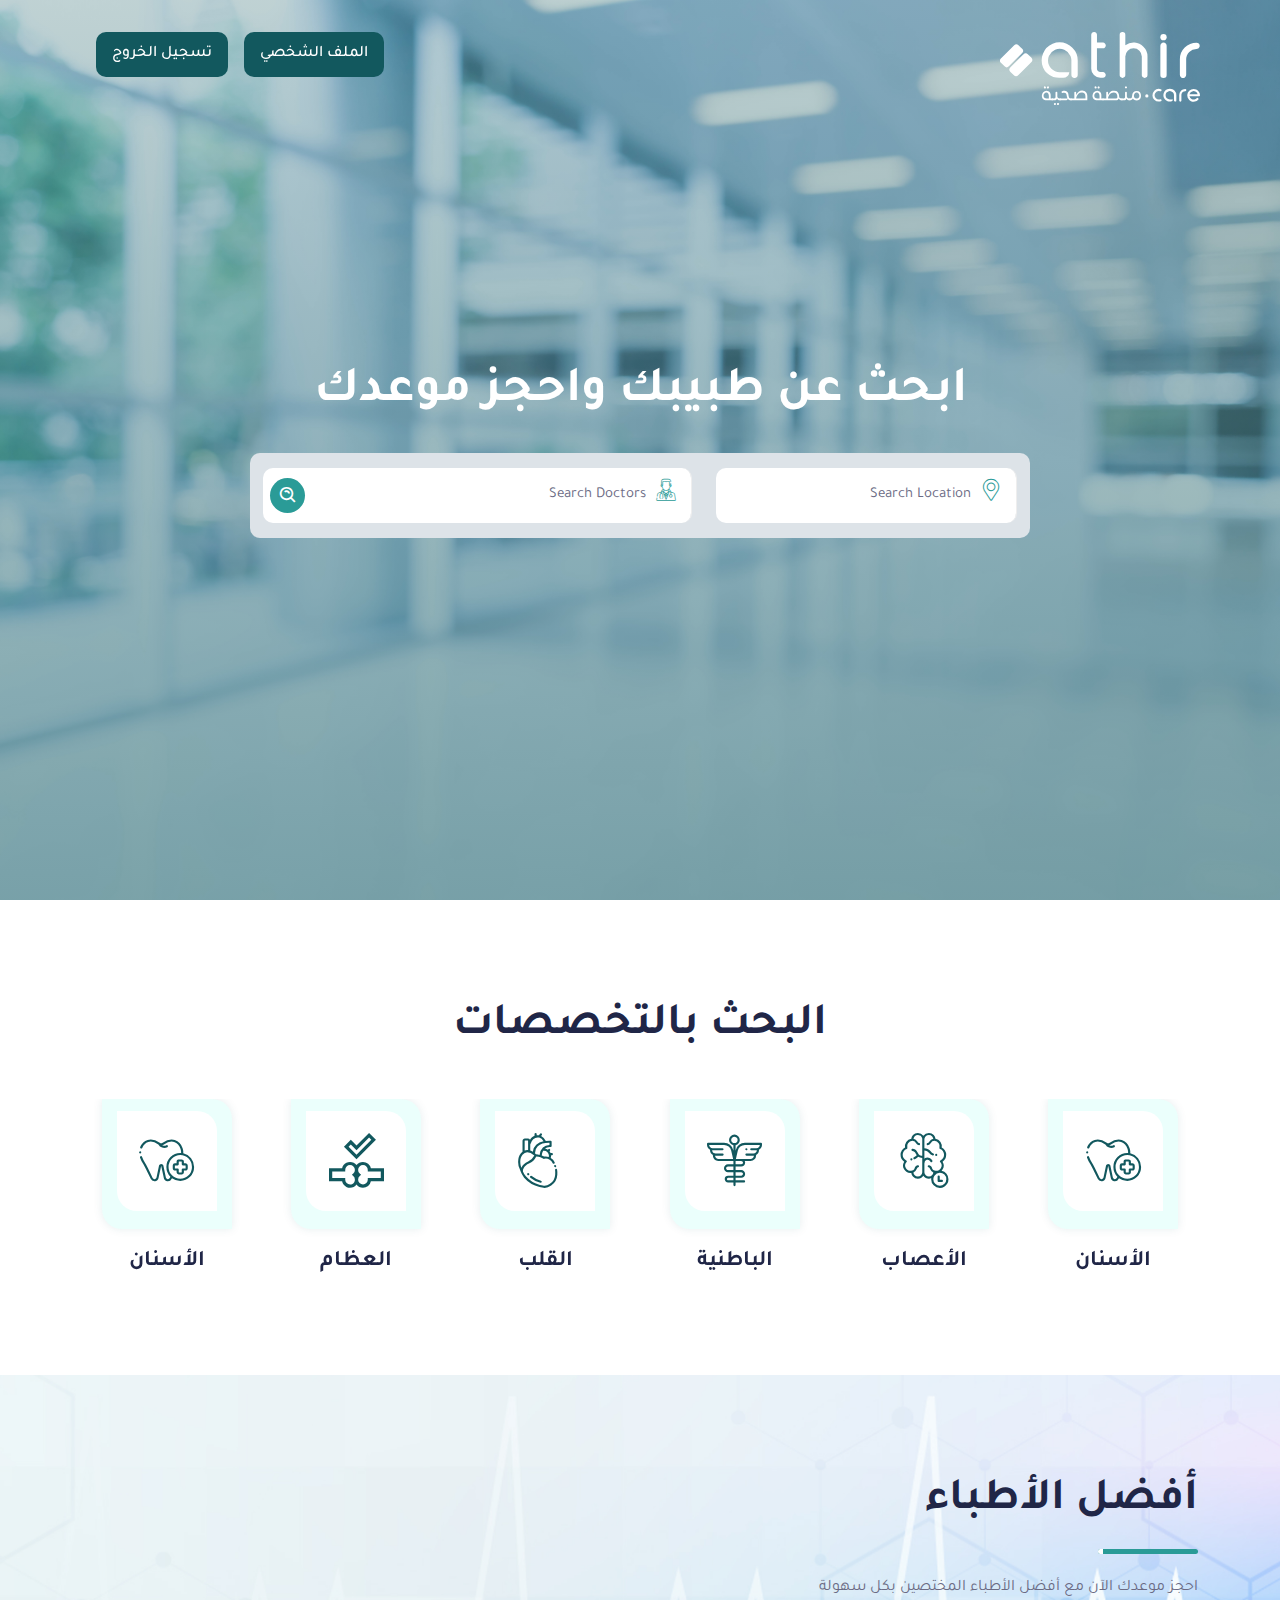
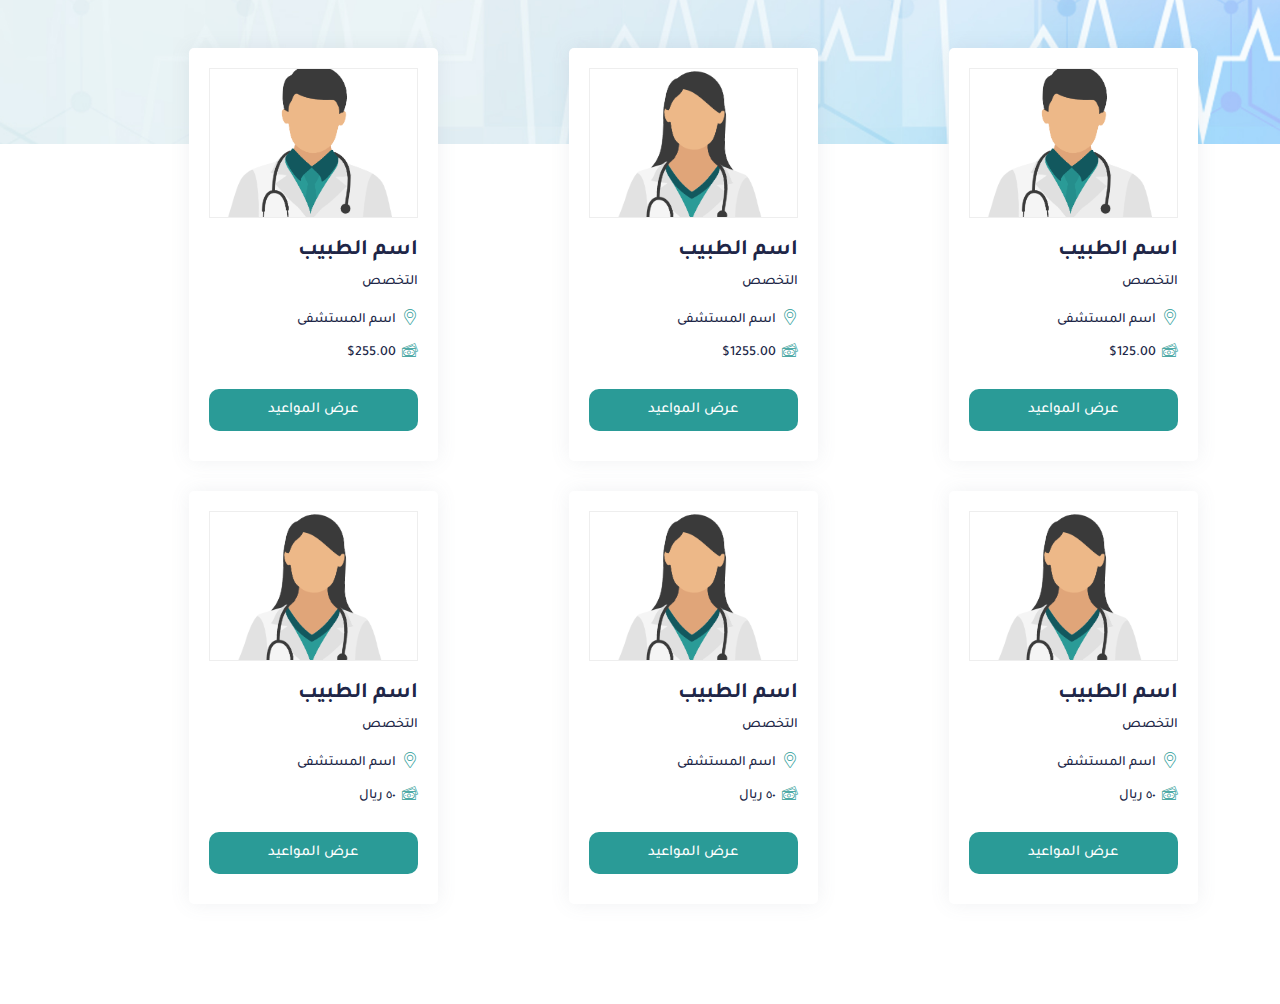
==== index.html @ b14d056d "first push" ====
<!DOCTYPE html>
<html lang="en" dir="rtl">
<head>
<!-- IcoFont  -->
<link rel="stylesheet" href="https://allyoucan.cloud/cdn/icofont/1.0.1/icofont.css" integrity="sha384-jbCTJB16Q17718YM9U22iJkhuGbS0Gd2LjaWb4YJEZToOPmnKDjySVa323U+W7Fv" crossorigin="anonymous">
<!-- Bootstrap CSS -->
<link rel="stylesheet" href="assets/css/bootstrap.rtl.min.css">
<!-- Animate CSS -->
<link rel="stylesheet" href="assets/css/animate.min.css">
<!-- Meanmenu CSS -->
<link rel="stylesheet" href="assets/css/meanmenu.css">
<!-- Boxicons CSS -->
<link rel="stylesheet" href="assets/css/boxicons.min.css">
<!-- Flaticon CSS -->
<link rel="stylesheet" href="assets/css/flaticon.css">
<!-- Odometer Min CSS -->
<link rel="stylesheet" href="assets/css/odometer.min.css">
<!-- Carousel CSS -->
<link rel="stylesheet" href="assets/css/owl.carousel.min.css">
<!-- Carousel Default CSS -->
<link rel="stylesheet" href="assets/css/owl.theme.default.min.css">
<!-- Popup CSS -->
<link rel="stylesheet" href="assets/css/magnific-popup.min.css">
<!-- Nice Select CSS -->
<link rel="stylesheet" href="assets/css/nice-select.css">
<!-- Datetimepicker CSS -->
<link rel="stylesheet" href="assets/css/datetimepicker.min.css">
<!-- Month CSS -->
<link rel="stylesheet" href="assets/css/month.min.css">
<!-- Imagelightbox CSS -->
<link rel="stylesheet" href="assets/css/imagelightbox.min.css">
<!-- Style CSS -->
<link rel="stylesheet" href="assets/css/style.css">
<!-- Responsive CSS -->
<link rel="stylesheet" href="assets/css/responsive.css">
<!-- RTL CSS -->
<link rel="stylesheet" href="assets/css/rtl.css">

    <!-- BASIC  -->
    <meta charset="UTF-8">
    <meta name="viewport" content="width=device-width, initial-scale=1.0">
    <meta http-equiv="X-UA-Compatible" content="ie=edge">
    <title>Document</title>
</head>
<body>
    
        <!-- MY NAVBAR  -->
        <div class="sticky-nav ">
                <div class="logo">
                        <a href="index.html">
                            <img src="assets/img/athir-logo.svg" alt="image">
                        </a>
                </div>

                <div class="btn-group">
                    <div class="secondary-btn">الملف الشخصي <i class="icofont-id-card"></i></div>
                    <div class="secondary-btn mx-3">تسجيل الخروج <i class="icofont-logout"></i></div>
                </div>



        </div>
        <!-- END MY NAVBAR  -->


        <!-- Start Navbar Area -->
        <!-- <div class="navbar-area relative-color">
                <div class="main-responsive-nav">
                    <div class="container">
                        <div class="main-responsive-menu">
                            <div class="logo">
                                <a href="index.html">
                                    <img src="assets/img/athir-logo.png" alt="image" width="100">
                                </a>
                            </div>
                        </div>
                    </div>
                </div>
    
                <div class="main-navbar">
                    <div class="container">
                        <nav class="navbar navbar-expand-md navbar-light d-flex justify-content-between">
                            <a class="navbar-brand" href="index.html">
                                <img src="assets/img/athir-logo.svg" alt="image" width="150">
                            </a>
    
                            <div style="width: fit-content;" 
                             class="collapse navbar-collapse mean-menu" id="navbarSupportedContent">

    
                                <div class="others-options d-flex align-items-center">
                                    <div class="secondary-btn">الملف الشخصي <i class="icofont-id-card"></i></div>
                                    <div class="secondary-btn mx-3">تسجيل الخروج <i class="icofont-logout"></i></div>
                                </div>
                            </div>
                        </nav>
                    </div>
                </div>
    
                <div class="others-option-for-responsive">
                    <div class="container">
                        <div class="dot-menu">
                            <div class="inner">
                                <div class="circle circle-one"></div>
                                <div class="circle circle-two"></div>
                                <div class="circle circle-three"></div>
                            </div>
                        </div>
                        

                    </div>
                </div>
        </div> -->
        <!-- End Navbar Area -->

        <!-- Start Main Banner Area -->
        <div class="main-banner">
                <div class="main-banner-item">
                    <div class="d-table">
                        <div class="d-table-cell">
                            <div class="container">
                                <div class="main-banner-content">
                                    <h1>ابحث عن طبيبك واحجز موعدك</h1>
                                    <!-- <p>Discover The Best Doctors, Clinic, And Hospital The City Nearest You</p> -->
                                </div>
    
                                <div class="main-banner-search-form">
                                    <form>
                                        <div class="row">
                                            <div class="col-lg-5 col-md-6">
                                                <div class="form-group">
                                                    <label><i class='flaticon-pin'></i></label>
                                                    <input type="text" class="form-control" placeholder="Search Location">
                                                </div>
                                            </div>
    
                                            <div class="col-lg-7 col-md-6">
                                                <div class="form-group">
                                                    <label><i class='flaticon-doctor-2'></i></label>
                                                    <input type="text" class="form-control" placeholder="Search Doctors">
                                                </div>
                                            </div>
    
                                            <button type="submit"><i class='bx bx-search-alt'></i></button>
                                        </div>
                                    </form>
                                </div>
                            </div>
                        </div>
                    </div>
                </div>
        </div>
        <!-- End Main Banner Area -->



        <!-- Start Categories Area -->
        <section class="categories-area pt-100 pb-100">
                <div class="container">
                    <div class="section-title">
                        <h2>البحث بالتخصصات</h2>
                        <!-- <div class="bar"></div> -->
                        <!-- <p>Lorem ipsum dolor sit amet, consectetur adipiscing elit, sed do eiusmod tempor incididunt ut labore et dolore magna aliqua ut enim ad minim veniam, quis nostrud exercitation ullamco labor.</p> -->
                    </div>
    
                    <div class="categories-slider owl-carousel owl-theme">
                        <div class="categories-item">
                            <div class="icon">
                                <i class="flaticon-tooth"></i>
                            </div>
                            <h3>
                                <a href="#">الأسنان</a>
                            </h3>
                        </div>
    
                        <!-- <div class="categories-item">
                            <div class="icon">
                                <i class="flaticon-kidneys"></i>
                            </div>
                            <h3>
                                <a href="#">Urology</a>
                            </h3>
                        </div> -->
    
                        <div class="categories-item">
                            <div class="icon">
                                <i class="flaticon-thinking"></i>
                            </div>
                            <h3>
                                <a href="#">الأعصاب</a>
                            </h3>
                        </div>
    
                        <div class="categories-item">
                            <div class="icon">
                                <i class="flaticon-caduceus-symbol"></i>
                            </div>
                            <h3>
                                <a href="#">الباطنية</a>
                            </h3>
                        </div>
    
                        <div class="categories-item">
                            <div class="icon">
                                <i class="flaticon-heart"></i>
                            </div>
                            <h3>
                                <a href="#">القلب</a>
                            </h3>
                        </div>
    
                        <div class="categories-item">
                            <div class="icon">
                                <i class="flaticon-bones"></i>
                            </div>
                            <h3>
                                <a href="#">العظام</a>
                            </h3>
                        </div>
    
                        <div class="categories-item">
                            <div class="icon">
                                <i class="flaticon-tooth"></i>
                            </div>
                            <h3>
                                <a href="#">الأسنان</a>
                            </h3>
                        </div>
    

    
                        <div class="categories-item">
                            <div class="icon">
                                <i class="flaticon-thinking"></i>
                            </div>
                            <h3>
                                <a href="#">الأعصاب</a>
                            </h3>
                        </div>
    
                        <div class="categories-item">
                            <div class="icon">
                                <i class="flaticon-caduceus-symbol"></i>
                            </div>
                            <h3>
                                <a href="#">الباطنية</a>
                            </h3>
                        </div>
    
                        <div class="categories-item">
                            <div class="icon">
                                <i class="flaticon-heart"></i>
                            </div>
                            <h3>
                                <a href="#">القلب</a>
                            </h3>
                        </div>
    
                        <div class="categories-item">
                            <div class="icon">
                                <i class="flaticon-bones"></i>
                            </div>
                            <h3>
                                <a href="#">العظام</a>
                            </h3>
                        </div>
                    </div>
                </div>
    
                <div class="categories-shape">
                    <!-- <img src="assets/img/categories-shape-1.png" alt="image"> -->
                </div>
        </section>
        <!-- End Categories Area -->




        <!-- Start Doctor Area -->
        <section class="doctor-area bg-shape pt-100 pb-70">
                <div class="container">
                    <div class="row align-items-center">
                        <div class="col-lg-9 col-md-12">
                            <div class="section-title">
                                <h2>أفضل الأطباء</h2>
                                <div class="bar"></div>
                                <p>احجز موعدك الآن مع أفضل الأطباء المختصين بكل سهولة</p>
                            </div>
                        </div>
<!--     
                        <div class="col-lg-3 col-md-12">
                            <div class="specialist-btn">
                                <a href="#" class="default-btn">View Specialist</a>
                            </div>
                        </div> -->
                    </div>
    
                    <div class="row">
                        <div class="col-lg-4 col-md-6">
                            <div class="single-doctor">
                                <div class="doctor-image">
                                    <a href="doctors-details.html"><img src="assets/img/dr-m-bg.png" alt="image"></a>
    
                                    <!-- <a href=""><i class="flaticon-like"></i></a> -->
                                </div>
    
                                <div class="doctor-content">
                                    <h3><a href="doctors-details.html">اسم الطبيب </a></h3>
                                    <p class="designation">التخصص</p>
                                    <!-- <a href="#" class="department-btn">Cardiology</a> -->
    

    
                                    <ul class="information-list">
                                        <li><i class="flaticon-pin"></i>اسم المستشفى</li>
                                        <!-- <li><i class="flaticon-wall-clock"></i>Mon: 3:00 AM - 5:00 PM</li> -->
                                        <li><i class="flaticon-money"></i>$125.00</li>
                                    </ul>
    
                                    <div class="doctor-btn " style="width:100%">
                                        <!-- <a href="doctors-details.html" class="default-btn">View Details</a> -->
                                        <a href="book-appointment.html" class="text-center w-100 optional-btn"><i class="icofont-ui-calendar"></i>  عرض المواعيد </a>
                                    </div>
                                </div>
                            </div>
                        </div>
    
                        <div class="col-lg-4 col-md-6">
                            <div class="single-doctor">
                                <div class="doctor-image">
                                    <a href="doctors-details.html"><img src="assets/img/dr-f-bg.png" alt="image"></a>
    
                                    <!-- <a href=""><i class="flaticon-like"></i></a> -->
                                </div>
    
                                <div class="doctor-content">
                                    <h3><a href="doctors-details.html">اسم الطبيب</a></h3>
                                    <p class="designation">التخصص</p>
                                    <!-- <a href="#" class="department-btn">Dentist</a> -->
    

    
                                    <ul class="information-list">
                                        <li><i class="flaticon-pin"></i>اسم المستشفى</li>
                                        <!-- <li><i class="flaticon-wall-clock"></i>Mon: 2:00 AM - 7:00 PM</li> -->
                                        <li><i class="flaticon-money"></i>$1255.00</li>
                                    </ul>
    
                                    <div class="doctor-btn " style="width:100%">
                                        <!-- <a href="doctors-details.html" class="default-btn">View Details</a> -->
                                        <a href="book-appointment.html" class="text-center w-100 optional-btn"><i class="icofont-ui-calendar"></i> عرض المواعيد</a>
                                    </div>
                                </div>
                            </div>
                        </div>
    
                        <div class="col-lg-4 col-md-6">
                            <div class="single-doctor">
                                <div class="doctor-image">
                                    <a href="doctors-details.html"><img src="assets/img/dr-m-bg.png" alt="image"></a>
    
                                    <!-- <a href=""><i class="flaticon-like"></i></a> -->
                                </div>
    
                                <div class="doctor-content">
                                    <h3><a href="doctors-details.html">اسم الطبيب</a></h3>
                                    <p class="designation">التخصص</p>
                                    <!-- <a href="#" class="department-btn">Oncology</a> -->
    

    
                                    <ul class="information-list">
                                        <li><i class="flaticon-pin"></i>اسم المستشفى</li>
                                        <!-- <li><i class="flaticon-wall-clock"></i>Mon: 8:00 AM - 12:00 PM</li> -->
                                        <li><i class="flaticon-money"></i>$255.00</li>
                                    </ul>
    
                                    <div class="doctor-btn " style="width:100%">
                                        <!-- <a href="doctors-details.html" class="default-btn">View Details</a> -->
                                        <a href="book-appointment.html" class="text-center w-100 optional-btn"><i class="icofont-ui-calendar"></i> عرض المواعيد</a>
                                    </div>
                                </div>
                            </div>
                        </div>
    
                        <div class="col-lg-4 col-md-6">
                            <div class="single-doctor">
                                <div class="doctor-image">
                                    <a href="doctors-details.html"><img src="assets/img/dr-f-bg.png" alt="image"></a>
    
                                    <!-- <a href=""><i class="flaticon-like"></i></a> -->
                                </div>
    
                                <div class="doctor-content">
                                    <h3><a href="doctors-details.html">اسم الطبيب</a></h3>
                                    <p class="designation">التخصص</p>
                                    <!-- <a href="#" class="department-btn">Urology</a> -->
    

    
                                    <ul class="information-list">
                                        <li><i class="flaticon-pin"></i>اسم المستشفى</li>
                                        <!-- <li><i class="flaticon-wall-clock"></i>Mon: 6:00 AM - 8:00 PM</li> -->
                                        <li><i class="flaticon-money"></i>٥٠ ريال</li>
                                    </ul>
    
                                    <div class="doctor-btn " style="width:100%">
                                        <!-- <a href="doctors-details.html" class="default-btn">View Details</a> -->
                                        <a href="book-appointment.html" class="text-center w-100 optional-btn"><i class="icofont-ui-calendar"></i> عرض المواعيد</a>
                                    </div>
                                </div>
                            </div>
                        </div>
    
                        <div class="col-lg-4 col-md-6">
                            <div class="single-doctor">
                                <div class="doctor-image">
                                    <a href="doctors-details.html"><img src="assets/img/dr-f-bg.png" alt="image"></a>
    
                                    <!-- <a href=""><i class="flaticon-like"></i></a> -->
                                </div>
    
                                <div class="doctor-content">
                                    <h3><a href="doctors-details.html">اسم الطبيب</a></h3>
                                    <p class="designation">التخصص</p>
                                    <!-- <a href="#" class="department-btn">Pulmonology</a> -->
    

    
                                    <ul class="information-list">
                                        <li><i class="flaticon-pin"></i>اسم المستشفى</li>
                                        <!-- <li><i class="flaticon-wall-clock"></i>Mon: 9:00 AM - 11:00 PM</li> -->
                                        <li><i class="flaticon-money"></i>٥٠ ريال</li>
                                    </ul>
    
                                    <div class="doctor-btn " style="width:100%">
                                        <!-- <a href="doctors-details.html" class="default-btn">View Details</a> -->
                                        <a href="book-appointment.html" class="text-center w-100 optional-btn"><i class="icofont-ui-calendar"></i> عرض المواعيد</a>
                                    </div>
                                </div>
                            </div>
                        </div>
    
                        <div class="col-lg-4 col-md-6">
                            <div class="single-doctor">
                                <div class="doctor-image">
                                    <a href="doctors-details.html"><img src="assets/img/dr-f-bg.png" alt="image"></a>
    
                                    <!-- <a href=""><i class="flaticon-like"></i></a> -->
                                </div>
    
                                <div class="doctor-content">
                                    <h3><a href="doctors-details.html">اسم الطبيب</a></h3>
                                    <p class="designation">التخصص</p>
                                    <!-- <a href="#" class="department-btn">Allergy</a> -->
    

    
                                    <ul class="information-list">
                                        <li><i class="flaticon-pin"></i>اسم المستشفى</li>
                                        <!-- <li><i class="flaticon-wall-clock"></i>Mon: 11:00 AM - 11:00 PM</li> -->
                                        <li><i class="flaticon-money"></i>٥٠ ريال</li>
                                    </ul>
    
                                    <div class="doctor-btn " style="width:100%">
                                        <!-- <a href="doctors-details.html" class="default-btn">View Details</a> -->
                                        <a href="book-appointment.html" class="text-center w-100 optional-btn"><i class="icofont-ui-calendar"></i> عرض المواعيد</a>
                                    </div>
                                </div>
                            </div>
                        </div>
                    </div>
                </div>
        </section>
        <!-- End Doctor Area -->




















    <!-- Jquery Slim JS -->
<script src="assets/js/jquery.min.js"></script>
<!-- Popper JS -->
<script src="assets/js/popper.min.js"></script>
<!-- Bootstrap JS -->
<script src="assets/js/bootstrap.min.js"></script>
<!-- Meanmenu JS -->
<script src="assets/js/jquery.meanmenu.js"></script>
<!-- Appear Min JS -->
<script src="assets/js/jquery.appear.min.js"></script>
<!-- Odometer Min JS -->
<script src="assets/js/odometer.min.js"></script>
<!-- Owl Carousel JS -->
<script src="assets/js/owl.carousel.min.js"></script>
<!-- Popup JS -->
<script src="assets/js/jquery.magnific-popup.min.js"></script>
<!-- Nice Select JS -->
<script src="assets/js/jquery.nice-select.min.js"></script>
<!-- Datetimepicker JS -->
<script src="assets/js/datetimepicker.min.js"></script>
<!-- Month JS -->
<script src="assets/js/month.min.js"></script>
<!-- Imagelightbox JS -->
<script src="assets/js/imagelightbox.min.js"></script>
<!-- Ajaxchimp JS -->
<script src="assets/js/jquery.ajaxchimp.min.js"></script>
<!-- Form Validator JS -->
<script src="assets/js/form-validator.min.js"></script>
<!-- Contact JS -->
<script src="assets/js/contact-form-script.js"></script>
<!-- Wow JS -->
<script src="assets/js/wow.min.js"></script>
<!-- Custom JS -->
<script src="assets/js/main.js"></script>

</body>
</html>
---- assets/css/meanmenu.css ----
.mean-container .mean-bar {
	float: left;
	width: 100%;
	position: absolute;
	background: transparent;
	padding: 20px 0 0;
	z-index: 999;
	border-bottom: 1px solid rgba(0, 0, 0, 0.03);
	height: 55px;
}
.mean-container a.meanmenu-reveal {
	width: 35px;
	height: 30px;
	padding: 12px 15px 0 0;
	position: absolute;
	right: 0;
	cursor: pointer;
	color: #ffffff;
	text-decoration: none;
	font-size: 16px;
	text-indent: -9999em;
	line-height: 22px;
	font-size: 1px;
	display: block;
	font-weight: 700;
}
.mean-container a.meanmenu-reveal span {
	display: block;
	background: #ffffff;
	height: 4px;
    margin-top: 3px;
    border-radius: 3px;
}
.mean-container .mean-nav {
	float: left;
	width: 100%;
	background: #ffffff;
	margin-top: 55px;
}
.mean-container .mean-nav ul {
	padding: 0;
	margin: 0;
	width: 100%;
	border: none;
	list-style-type: none;
}
.mean-container .mean-nav ul li {
	position: relative;
	float: left;
	width: 100%;
}
.mean-container .mean-nav ul li a {
	display: block;
	float: left;
	width: 90%;
	padding: 1em 5%;
	margin: 0;
	text-align: left;
	color: #677294;
	border-top: 1px solid #DBEEFD;
	text-decoration: none;
}
.mean-container .mean-nav ul li a.active {
	color: #000000;
}
.mean-container .mean-nav ul li li a {
	width: 80%;
	padding: 1em 10%;
	color: #677294;
	border-top: 1px solid #DBEEFD;
	opacity: 1;
	filter: alpha(opacity=75);
	text-shadow: none !important;
	visibility: visible;
	text-transform: none;
	font-size: 14px;
}
.mean-container .mean-nav ul li.mean-last a {
	border-bottom: none;
	margin-bottom: 0;
}
.mean-container .mean-nav ul li li li a {
	width: 70%;
	padding: 1em 15%;
}
.mean-container .mean-nav ul li li li li a {
	width: 60%;
	padding: 1em 20%;
}
.mean-container .mean-nav ul li li li li li a {
	width: 50%;
	padding: 1em 25%;
}
.mean-container .mean-nav ul li a:hover {
	background: #252525;
	background: rgba(255,255,255,0.1);
}
.mean-container .mean-nav ul li a.mean-expand {
	margin-top: 3px;
	width: 100%;
	height: 24px;
	padding: 12px !important;
	text-align: right ;
	position: absolute;
	right: 0;
	top: 0;
	z-index: 2;
	font-weight: 700;
	background: transparent;
	border: none !important;
}
.mean-container .mean-push {
	float: left;
	width: 100%;
	padding: 0;
	margin: 0;
	clear: both;
}
.mean-nav .wrapper {
	width: 100%;
	padding: 0;
	margin: 0;
}
/* Fix for box sizing on Foundation Framework etc. */
.mean-container .mean-bar, .mean-container .mean-bar * {
	-webkit-box-sizing: content-box;
	-moz-box-sizing: content-box;
	box-sizing: content-box;
}
.mean-remove {
	display: none !important;
}
.mobile-nav {
    display: none;
}
.mobile-nav.mean-container .mean-nav ul li a.active {
    color: #FF2D55;
}
.main-nav {
    background: #000;
    position: absolute;
    top: 0;
    left: 0;
    padding-top: 15px;
    padding-bottom: 15px;
    width: 100%;
    z-index: 999;
    height: auto;
}
.mean-nav .dropdown-toggle::after {
	display: none;
}
.navbar-light .navbar-brand, .navbar-light .navbar-brand:hover {
    color: #fff;
    font-weight: bold;
    text-transform: uppercase;
    line-height: 1;
}
.main-nav nav ul {
    padding: 0;
    margin: 0;
    list-style-type: none;
}
.main-nav nav .navbar-nav .nav-item {
    position: relative;
    padding: 15px 0;
}
.main-nav nav .navbar-nav .nav-item a {
    font-weight: 500;
    font-size: 16px;
    text-transform: uppercase;
    color: #ffffff;
    padding-left: 0;
    padding-right: 0;
    padding-top: 0;
    padding-bottom: 0;
    margin-left: 15px;
    margin-right: 15px;
}
.main-nav nav .navbar-nav .nav-item a:hover, 
.main-nav nav .navbar-nav .nav-item a:focus, 
.main-nav nav .navbar-nav .nav-item a.active {
    color: #FF2D55;
}
.main-nav nav .navbar-nav .nav-item:hover a {
    color: #FF2D55;
}
.main-nav nav .navbar-nav .nav-item .dropdown-menu {
    -webkit-box-shadow: 0 0 30px 0 rgba(0, 0, 0, 0.05);
            box-shadow: 0 0 30px 0 rgba(0, 0, 0, 0.05);
    background: #0d1028;
    position: absolute;
    top: 80px;
    left: 0;
    width: 250px;
    z-index: 99;
    display: block;
    padding-top: 20px;
    padding-left: 5px;
    padding-right: 5px;
    padding-bottom: 20px;
    opacity: 0;
    visibility: hidden;
    -webkit-transition: all 0.3s ease-in-out;
    transition: all 0.3s ease-in-out;
}
.main-nav nav .navbar-nav .nav-item .dropdown-menu li {
    position: relative;
    padding: 0;
}
.main-nav nav .navbar-nav .nav-item .dropdown-menu li a {
    font-size: 15px;
    font-weight: 500;
    text-transform: capitalize;
    padding: 9px 15px;
    margin: 0;
    display: block;
    color: #ffffff;
}
.main-nav nav .navbar-nav .nav-item .dropdown-menu li a:hover, 
.main-nav nav .navbar-nav .nav-item .dropdown-menu li a:focus, 
.main-nav nav .navbar-nav .nav-item .dropdown-menu li a.active {
    color: #FF2D55;
}
.main-nav nav .navbar-nav .nav-item .dropdown-menu li .dropdown-menu {
    position: absolute;
    left: -100%;
    top: 0;
    opacity: 0 !important;
    visibility: hidden !important;
}
.main-nav nav .navbar-nav .nav-item .dropdown-menu li:hover .dropdown-menu {
    opacity: 1 !important;
    visibility: visible !important;
    top: -20px !important;
}
.main-nav nav .navbar-nav .nav-item .dropdown-menu li .dropdown-menu li .dropdown-menu {
    position: absolute;
    left: -100%;
    top: 0;
    opacity: 0 !important;
    visibility: hidden !important;
}
.main-nav nav .navbar-nav .nav-item .dropdown-menu li:hover .dropdown-menu li:hover .dropdown-menu {
    opacity: 1 !important;
    visibility: visible !important;
    top: -20px !important;
}
.main-nav nav .navbar-nav .nav-item .dropdown-menu li .dropdown-menu li a {
    color: #ffffff;
    text-transform: capitalize;
}
.main-nav nav .navbar-nav .nav-item .dropdown-menu li .dropdown-menu li a:hover, 
.main-nav nav .navbar-nav .nav-item .dropdown-menu li .dropdown-menu li a:focus, 
.main-nav nav .navbar-nav .nav-item .dropdown-menu li .dropdown-menu li a.active {
    color: #ffffff;
}
.main-nav nav .navbar-nav .nav-item:hover ul {
    opacity: 1;
    visibility: visible;
    top: 100%;
}
.main-nav nav .navbar-nav .nav-item:last-child .dropdown-menu {
    left: auto;
    right: 0;
}

/* Responsive Style */
@media only screen and (max-width: 991px) {
    .mobile-nav {
        display: block;
        position: relative;
    }
    .mobile-nav .logo {
		text-decoration: none;
        position: absolute;
        top: 11px;
        z-index: 999;
        left: 15px;
        color: #fff;
        font-weight: bold;
        text-transform: uppercase;
        font-size: 20px;
    }
    .mean-container .mean-bar {
        background-color: #ffffff;
        padding: 0;
    }
    .mean-container a.meanmenu-reveal {
        padding: 15px 15px 0 0;
    }
    .mobile-nav nav .navbar-nav {
        height: 300px;
        overflow-y: scroll;
    }
    .mobile-nav nav .navbar-nav .nav-item a i {
        display: none;
    }
    .main-nav {
        display: none !important;
    }
}
---- assets/css/flaticon.css ----
/*
Flaticon icon font: Flaticon
*/
@font-face {
	font-family: "Flaticon";
	src: url("../../assets/fonts/Flaticon.eot");
	src: url("../../assets/fonts/Flaticon.eot?#iefix") format("embedded-opentype"),
	url("../../assets/fonts/Flaticon.woff2") format("woff2"),
	url("../../assets/fonts/Flaticon.woff") format("woff"),
	url("../../assets/fonts/Flaticon.ttf") format("truetype"),
	url("../../assets/fonts/Flaticon.svg#Flaticon") format("svg");
	font-weight: normal;
	font-style: normal;
}
@media screen and (-webkit-min-device-pixel-ratio:0) {
	@font-face {
		font-family: "Flaticon";
		src: url("../../assets/fonts/Flaticon.svg#Flaticon") format("svg");
	}
}
[class^="flaticon-"]:before, [class*=" flaticon-"]:before,
[class^="flaticon-"]:after, [class*=" flaticon-"]:after {   
	font-family: Flaticon;
	font-style: normal;
}

.flaticon-tooth:before { content: "\f100"; }
.flaticon-kidneys:before { content: "\f101"; }
.flaticon-thinking:before { content: "\f102"; }
.flaticon-heart:before { content: "\f103"; }
.flaticon-bones:before { content: "\f104"; }
.flaticon-gastroenterologist:before { content: "\f105"; }
.flaticon-doctor:before { content: "\f106"; }
.flaticon-doctor-1:before { content: "\f107"; }
.flaticon-appointment:before { content: "\f108"; }
.flaticon-share:before { content: "\f109"; }
.flaticon-padlock:before { content: "\f10a"; }
.flaticon-dashboard:before { content: "\f10b"; }
.flaticon-calendar:before { content: "\f10c"; }
.flaticon-medical:before { content: "\f10d"; }
.flaticon-invoice:before { content: "\f10e"; }
.flaticon-review:before { content: "\f10f"; }
.flaticon-speech-bubble:before { content: "\f110"; }
.flaticon-profile:before { content: "\f111"; }
.flaticon-pin:before { content: "\f112"; }
.flaticon-search:before { content: "\f113"; }
.flaticon-checked:before { content: "\f114"; }
.flaticon-like:before { content: "\f115"; }
.flaticon-wall-clock:before { content: "\f116"; }
.flaticon-money:before { content: "\f117"; }
.flaticon-heart-1:before { content: "\f118"; }
.flaticon-envelope:before { content: "\f119"; }
.flaticon-phone-call:before { content: "\f11a"; }
.flaticon-play:before { content: "\f11b"; }
.flaticon-check-mark:before { content: "\f11c"; }
.flaticon-left-quote:before { content: "\f11d"; }
.flaticon-caduceus-symbol:before { content: "\f11e"; }
.flaticon-cancel:before { content: "\f11f"; }
.flaticon-doctor-2:before { content: "\f120"; }
.flaticon-left-arrow:before { content: "\f121"; }
.flaticon-right-arrow:before { content: "\f122"; }
.flaticon-enter:before { content: "\f123"; }
---- assets/css/nice-select.css ----
.nice-select{-webkit-tap-highlight-color:transparent;background-color:#fff;border-radius:5px;border:solid 1px #e8e8e8;box-sizing:border-box;clear:both;cursor:pointer;display:block;float:left;font-family:inherit;font-size:14px;font-weight:400;height:42px;line-height:40px;outline:0;padding-left:18px;padding-right:30px;position:relative;text-align:left!important;-webkit-transition:all .2s ease-in-out;transition:all .2s ease-in-out;-webkit-user-select:none;-moz-user-select:none;-ms-user-select:none;user-select:none;white-space:nowrap;width:auto}.nice-select:hover{border-color:#dbdbdb}.nice-select.open,.nice-select:active,.nice-select:focus{border-color:#999}.nice-select:after{border-bottom:2px solid #999;border-right:2px solid #999;content:'';display:block;height:5px;margin-top:-4px;pointer-events:none;position:absolute;right:12px;top:50%;-webkit-transform-origin:66% 66%;-ms-transform-origin:66% 66%;transform-origin:66% 66%;-webkit-transform:rotate(45deg);-ms-transform:rotate(45deg);transform:rotate(45deg);-webkit-transition:all .15s ease-in-out;transition:all .15s ease-in-out;width:5px}.nice-select.open:after{-webkit-transform:rotate(-135deg);-ms-transform:rotate(-135deg);transform:rotate(-135deg)}.nice-select.open .list{opacity:1;pointer-events:auto;-webkit-transform:scale(1) translateY(0);-ms-transform:scale(1) translateY(0);transform:scale(1) translateY(0)}.nice-select.disabled{border-color:#ededed;color:#999;pointer-events:none}.nice-select.disabled:after{border-color:#ccc}.nice-select.wide{width:100%}.nice-select.wide .list{left:0!important;right:0!important}.nice-select.right{float:right}.nice-select.right .list{left:auto;right:0}.nice-select.small{font-size:12px;height:36px;line-height:34px}.nice-select.small:after{height:4px;width:4px}.nice-select.small .option{line-height:34px;min-height:34px}.nice-select .list{background-color:#fff;border-radius:5px;box-shadow:0 0 0 1px rgba(68,68,68,.11);box-sizing:border-box;margin-top:4px;opacity:0;overflow:hidden;padding:0;pointer-events:none;position:absolute;top:100%;left:0;-webkit-transform-origin:50% 0;-ms-transform-origin:50% 0;transform-origin:50% 0;-webkit-transform:scale(.75) translateY(-21px);-ms-transform:scale(.75) translateY(-21px);transform:scale(.75) translateY(-21px);-webkit-transition:all .2s cubic-bezier(.5,0,0,1.25),opacity .15s ease-out;transition:all .2s cubic-bezier(.5,0,0,1.25),opacity .15s ease-out;z-index:9}.nice-select .list:hover .option:not(:hover){background-color:transparent!important}.nice-select .option{cursor:pointer;font-weight:400;line-height:40px;list-style:none;min-height:40px;outline:0;padding-left:18px;padding-right:29px;text-align:left;-webkit-transition:all .2s;transition:all .2s}.nice-select .option.focus,.nice-select .option.selected.focus,.nice-select .option:hover{background-color:#f6f6f6}.nice-select .option.selected{font-weight:700}.nice-select .option.disabled{background-color:transparent;color:#999;cursor:default}.no-csspointerevents .nice-select .list{display:none}.no-csspointerevents .nice-select.open .list{display:block}
---- assets/css/datetimepicker.min.css ----
.xdsoft_datetimepicker{box-shadow:0 5px 15px -5px rgba(0,0,0,.506);background:#fff;border-bottom:1px solid #bbb;border-left:1px solid #ccc;border-right:1px solid #ccc;border-top:1px solid #ccc;color:#333;font-family:"Helvetica Neue",Helvetica,Arial,sans-serif;padding:2px 8px 8px 0;position:absolute;z-index:9999;-moz-box-sizing:border-box;box-sizing:border-box;display:none}.xdsoft_datetimepicker.xdsoft_rtl{padding:8px 0 8px 8px}.xdsoft_datetimepicker iframe{position:absolute;left:0;top:0;width:75px;height:210px;background:0 0;border:none}.xdsoft_datetimepicker button{border:none!important}.xdsoft_noselect{-webkit-touch-callout:none;-webkit-user-select:none;-khtml-user-select:none;-moz-user-select:none;-ms-user-select:none;-o-user-select:none;user-select:none}.xdsoft_noselect::selection{background:0 0}.xdsoft_noselect::-moz-selection{background:0 0}.xdsoft_datetimepicker.xdsoft_inline{display:inline-block;position:static;box-shadow:none}.xdsoft_datetimepicker *{-moz-box-sizing:border-box;box-sizing:border-box;padding:0;margin:0}.xdsoft_datetimepicker .xdsoft_datepicker,.xdsoft_datetimepicker .xdsoft_timepicker{display:none}.xdsoft_datetimepicker .xdsoft_datepicker.active,.xdsoft_datetimepicker .xdsoft_timepicker.active{display:block}.xdsoft_datetimepicker .xdsoft_datepicker{width:224px;float:left;margin-left:8px}.xdsoft_datetimepicker.xdsoft_rtl .xdsoft_datepicker{float:right;margin-right:8px;margin-left:0}.xdsoft_datetimepicker.xdsoft_showweeks .xdsoft_datepicker{width:256px}.xdsoft_datetimepicker .xdsoft_timepicker{width:58px;float:left;text-align:center;margin-left:8px;margin-top:0}.xdsoft_datetimepicker.xdsoft_rtl .xdsoft_timepicker{float:right;margin-right:8px;margin-left:0}.xdsoft_datetimepicker .xdsoft_datepicker.active+.xdsoft_timepicker{margin-top:8px;margin-bottom:3px}.xdsoft_datetimepicker .xdsoft_mounthpicker{position:relative;text-align:center}.xdsoft_datetimepicker .xdsoft_label i,.xdsoft_datetimepicker .xdsoft_next,.xdsoft_datetimepicker .xdsoft_prev,.xdsoft_datetimepicker .xdsoft_today_button{background-image:url([data-uri])}.xdsoft_datetimepicker .xdsoft_label i{opacity:.5;background-position:-92px -19px;display:inline-block;width:9px;height:20px;vertical-align:middle}.xdsoft_datetimepicker .xdsoft_prev{float:left;background-position:-20px 0}.xdsoft_datetimepicker .xdsoft_today_button{float:left;background-position:-70px 0;margin-left:5px}.xdsoft_datetimepicker .xdsoft_next{float:right;background-position:0 0}.xdsoft_datetimepicker .xdsoft_next,.xdsoft_datetimepicker .xdsoft_prev,.xdsoft_datetimepicker .xdsoft_today_button{background-color:transparent;background-repeat:no-repeat;border:0;cursor:pointer;display:block;height:30px;opacity:.5;-ms-filter:"progid:DXImageTransform.Microsoft.Alpha(Opacity=50)";outline:0;overflow:hidden;padding:0;position:relative;text-indent:100%;white-space:nowrap;width:20px;min-width:0}.xdsoft_datetimepicker .xdsoft_timepicker .xdsoft_next,.xdsoft_datetimepicker .xdsoft_timepicker .xdsoft_prev{float:none;background-position:-40px -15px;height:15px;width:30px;display:block;margin-left:14px;margin-top:7px}.xdsoft_datetimepicker.xdsoft_rtl .xdsoft_timepicker .xdsoft_next,.xdsoft_datetimepicker.xdsoft_rtl .xdsoft_timepicker .xdsoft_prev{float:none;margin-left:0;margin-right:14px}.xdsoft_datetimepicker .xdsoft_timepicker .xdsoft_prev{background-position:-40px 0;margin-bottom:7px;margin-top:0}.xdsoft_datetimepicker .xdsoft_timepicker .xdsoft_time_box{height:151px;overflow:hidden;border-bottom:1px solid #ddd}.xdsoft_datetimepicker .xdsoft_timepicker .xdsoft_time_box>div>div{background:#f5f5f5;border-top:1px solid #ddd;color:#666;font-size:12px;text-align:center;border-collapse:collapse;cursor:pointer;border-bottom-width:0;height:25px;line-height:25px}.xdsoft_datetimepicker .xdsoft_timepicker .xdsoft_time_box>div>div:first-child{border-top-width:0}.xdsoft_datetimepicker .xdsoft_next:hover,.xdsoft_datetimepicker .xdsoft_prev:hover,.xdsoft_datetimepicker .xdsoft_today_button:hover{opacity:1;-ms-filter:"progid:DXImageTransform.Microsoft.Alpha(Opacity=100)"}.xdsoft_datetimepicker .xdsoft_label{display:inline;position:relative;z-index:9999;margin:0;padding:5px 3px;font-size:14px;line-height:20px;font-weight:700;background-color:#fff;float:left;width:182px;text-align:center;cursor:pointer}.xdsoft_datetimepicker .xdsoft_label:hover>span{text-decoration:underline}.xdsoft_datetimepicker .xdsoft_label:hover i{opacity:1}.xdsoft_datetimepicker .xdsoft_label>.xdsoft_select{border:1px solid #ccc;position:absolute;right:0;top:30px;z-index:101;display:none;background:#fff;max-height:160px;overflow-y:hidden}.xdsoft_datetimepicker .xdsoft_label>.xdsoft_select.xdsoft_monthselect{right:-7px}.xdsoft_datetimepicker .xdsoft_label>.xdsoft_select.xdsoft_yearselect{right:2px}.xdsoft_datetimepicker .xdsoft_label>.xdsoft_select>div>.xdsoft_option:hover{color:#fff;background:#ff8000}.xdsoft_datetimepicker .xdsoft_label>.xdsoft_select>div>.xdsoft_option{padding:2px 10px 2px 5px;text-decoration:none!important}.xdsoft_datetimepicker .xdsoft_label>.xdsoft_select>div>.xdsoft_option.xdsoft_current{background:#3af;box-shadow:#178fe5 0 1px 3px 0 inset;color:#fff;font-weight:700}.xdsoft_datetimepicker .xdsoft_month{width:100px;text-align:right}.xdsoft_datetimepicker .xdsoft_calendar{clear:both}.xdsoft_datetimepicker .xdsoft_year{width:48px;margin-left:5px}.xdsoft_datetimepicker .xdsoft_calendar table{border-collapse:collapse;width:100%}.xdsoft_datetimepicker .xdsoft_calendar td>div{padding-right:5px}.xdsoft_datetimepicker .xdsoft_calendar td,.xdsoft_datetimepicker .xdsoft_calendar th{width:14.2857142%;background:#f5f5f5;border:1px solid #ddd;color:#666;font-size:12px;text-align:right;vertical-align:middle;padding:0;border-collapse:collapse;cursor:pointer;height:25px}.xdsoft_datetimepicker.xdsoft_showweeks .xdsoft_calendar td,.xdsoft_datetimepicker.xdsoft_showweeks .xdsoft_calendar th{width:12.5%}.xdsoft_datetimepicker .xdsoft_calendar th{background:#f1f1f1}.xdsoft_datetimepicker .xdsoft_calendar td.xdsoft_today{color:#3af}.xdsoft_datetimepicker .xdsoft_calendar td.xdsoft_highlighted_default{background:#ffe9d2;box-shadow:#ffb871 0 1px 4px 0 inset;color:#000}.xdsoft_datetimepicker .xdsoft_calendar td.xdsoft_highlighted_mint{background:#c1ffc9;box-shadow:#00dd1c 0 1px 4px 0 inset;color:#000}.xdsoft_datetimepicker .xdsoft_calendar td.xdsoft_current,.xdsoft_datetimepicker .xdsoft_calendar td.xdsoft_default,.xdsoft_datetimepicker .xdsoft_timepicker .xdsoft_time_box>div>div.xdsoft_current{background:#3af;box-shadow:#178fe5 0 1px 3px 0 inset;color:#fff;font-weight:700}.xdsoft_datetimepicker .xdsoft_calendar td.xdsoft_disabled,.xdsoft_datetimepicker .xdsoft_calendar td.xdsoft_other_month,.xdsoft_datetimepicker .xdsoft_time_box>div>div.xdsoft_disabled{opacity:.5;-ms-filter:"progid:DXImageTransform.Microsoft.Alpha(Opacity=50)";cursor:default}.xdsoft_datetimepicker .xdsoft_calendar td.xdsoft_other_month.xdsoft_disabled{opacity:.2;-ms-filter:"progid:DXImageTransform.Microsoft.Alpha(Opacity=20)"}.xdsoft_datetimepicker .xdsoft_calendar td:hover,.xdsoft_datetimepicker .xdsoft_timepicker .xdsoft_time_box>div>div:hover{color:#fff!important;background:#ff8000!important;box-shadow:none!important}.xdsoft_datetimepicker .xdsoft_calendar td.xdsoft_current.xdsoft_disabled:hover,.xdsoft_datetimepicker .xdsoft_timepicker .xdsoft_time_box>div>div.xdsoft_current.xdsoft_disabled:hover{background:#3af!important;box-shadow:#178fe5 0 1px 3px 0 inset!important;color:#fff!important}.xdsoft_datetimepicker .xdsoft_calendar td.xdsoft_disabled:hover,.xdsoft_datetimepicker .xdsoft_timepicker .xdsoft_time_box>div>div.xdsoft_disabled:hover{color:inherit	!important;background:inherit!important;box-shadow:inherit!important}.xdsoft_datetimepicker .xdsoft_calendar th{font-weight:700;text-align:center;color:#999;cursor:default}.xdsoft_datetimepicker .xdsoft_copyright{color:#ccc!important;font-size:10px;clear:both;float:none;margin-left:8px}.xdsoft_datetimepicker .xdsoft_copyright a{color:#eee!important}.xdsoft_datetimepicker .xdsoft_copyright a:hover{color:#aaa!important}.xdsoft_time_box{position:relative;border:1px solid #ccc}.xdsoft_scrollbar>.xdsoft_scroller{background:#ccc!important;height:20px;border-radius:3px}.xdsoft_scrollbar{position:absolute;width:7px;right:0;top:0;bottom:0;cursor:pointer}.xdsoft_datetimepicker.xdsoft_rtl .xdsoft_scrollbar{left:0;right:auto}.xdsoft_scroller_box{position:relative}.xdsoft_datetimepicker.xdsoft_dark{box-shadow:0 5px 15px -5px rgba(255,255,255,.506);background:#000;border-bottom:1px solid #444;border-left:1px solid #333;border-right:1px solid #333;border-top:1px solid #333;color:#ccc}.xdsoft_datetimepicker.xdsoft_dark .xdsoft_timepicker .xdsoft_time_box{border-bottom:1px solid #222}.xdsoft_datetimepicker.xdsoft_dark .xdsoft_timepicker .xdsoft_time_box>div>div{background:#0a0a0a;border-top:1px solid #222;color:#999}.xdsoft_datetimepicker.xdsoft_dark .xdsoft_label{background-color:#000}.xdsoft_datetimepicker.xdsoft_dark .xdsoft_label>.xdsoft_select{border:1px solid #333;background:#000}.xdsoft_datetimepicker.xdsoft_dark .xdsoft_label>.xdsoft_select>div>.xdsoft_option:hover{color:#000;background:#007fff}.xdsoft_datetimepicker.xdsoft_dark .xdsoft_label>.xdsoft_select>div>.xdsoft_option.xdsoft_current{background:#c50;box-shadow:#b03e00 0 1px 3px 0 inset;color:#000}.xdsoft_datetimepicker.xdsoft_dark .xdsoft_label i,.xdsoft_datetimepicker.xdsoft_dark .xdsoft_next,.xdsoft_datetimepicker.xdsoft_dark .xdsoft_prev,.xdsoft_datetimepicker.xdsoft_dark .xdsoft_today_button{background-image:url([data-uri])}.xdsoft_datetimepicker.xdsoft_dark .xdsoft_calendar td,.xdsoft_datetimepicker.xdsoft_dark .xdsoft_calendar th{background:#0a0a0a;border:1px solid #222;color:#999}.xdsoft_datetimepicker.xdsoft_dark .xdsoft_calendar th{background:#0e0e0e}.xdsoft_datetimepicker.xdsoft_dark .xdsoft_calendar td.xdsoft_today{color:#c50}.xdsoft_datetimepicker.xdsoft_dark .xdsoft_calendar td.xdsoft_highlighted_default{background:#ffe9d2;box-shadow:#ffb871 0 1px 4px 0 inset;color:#000}.xdsoft_datetimepicker.xdsoft_dark .xdsoft_calendar td.xdsoft_highlighted_mint{background:#c1ffc9;box-shadow:#00dd1c 0 1px 4px 0 inset;color:#000}.xdsoft_datetimepicker.xdsoft_dark .xdsoft_calendar td.xdsoft_current,.xdsoft_datetimepicker.xdsoft_dark .xdsoft_calendar td.xdsoft_default,.xdsoft_datetimepicker.xdsoft_dark .xdsoft_timepicker .xdsoft_time_box>div>div.xdsoft_current{background:#c50;box-shadow:#b03e00 0 1px 3px 0 inset;color:#000}.xdsoft_datetimepicker.xdsoft_dark .xdsoft_calendar td:hover,.xdsoft_datetimepicker.xdsoft_dark .xdsoft_timepicker .xdsoft_time_box>div>div:hover{color:#000!important;background:#007fff!important}.xdsoft_datetimepicker.xdsoft_dark .xdsoft_calendar th{color:#666}.xdsoft_datetimepicker.xdsoft_dark .xdsoft_copyright{color:#333!important}.xdsoft_datetimepicker.xdsoft_dark .xdsoft_copyright a{color:#111!important}.xdsoft_datetimepicker.xdsoft_dark .xdsoft_copyright a:hover{color:#555!important}.xdsoft_dark .xdsoft_time_box{border:1px solid #333}.xdsoft_dark .xdsoft_scrollbar>.xdsoft_scroller{background:#333!important}.xdsoft_datetimepicker .xdsoft_save_selected{display:block;border:1px solid #ddd!important;margin-top:5px;width:100%;color:#454551;font-size:13px}.xdsoft_datetimepicker .blue-gradient-button{font-family:museo-sans,"Book Antiqua",sans-serif;font-size:12px;font-weight:300;color:#82878c;height:28px;position:relative;padding:4px 17px 4px 33px;border:1px solid #d7d8da;background:-moz-linear-gradient(top,#fff 0,#f4f8fa 73%);background:-webkit-gradient(linear,left top,left bottom,color-stop(0,#fff),color-stop(73%,#f4f8fa));background:-webkit-linear-gradient(top,#fff 0,#f4f8fa 73%);background:-o-linear-gradient(top,#fff 0,#f4f8fa 73%);background:-ms-linear-gradient(top,#fff 0,#f4f8fa 73%);background:linear-gradient(to bottom,#fff 0,#f4f8fa 73%);filter:progid:DXImageTransform.Microsoft.gradient( startColorstr='#fff', endColorstr='#f4f8fa', GradientType=0 )}.xdsoft_datetimepicker .blue-gradient-button:focus,.xdsoft_datetimepicker .blue-gradient-button:focus span,.xdsoft_datetimepicker .blue-gradient-button:hover,.xdsoft_datetimepicker .blue-gradient-button:hover span{color:#454551;background:-moz-linear-gradient(top,#f4f8fa 0,#FFF 73%);background:-webkit-gradient(linear,left top,left bottom,color-stop(0,#f4f8fa),color-stop(73%,#FFF));background:-webkit-linear-gradient(top,#f4f8fa 0,#FFF 73%);background:-o-linear-gradient(top,#f4f8fa 0,#FFF 73%);background:-ms-linear-gradient(top,#f4f8fa 0,#FFF 73%);background:linear-gradient(to bottom,#f4f8fa 0,#FFF 73%);filter:progid:DXImageTransform.Microsoft.gradient( startColorstr='#f4f8fa', endColorstr='#FFF', GradientType=0 )}/*# sourceMappingURL=jquery.datetimepicker.min.css.map */
---- assets/css/month.min.css ----
.monthly{background:#f3f3f5;color:#545454;-webkit-user-select:none;-moz-user-select:none;-ms-user-select:none;user-select:none;position:relative}.monthly-header{position:relative;text-align:center;padding:30px 30px;background-color:#fff;border:1px solid #eee;border-bottom:none}.monthly-header-title{position:relative;display:block;text-align:left;font-size:22px;font-weight:600;color:#061a3a}.monthly-prev{position:absolute;top:50%;right:90px;transform:translateY(-50%);display:inline-block;height:50px;width:50px;line-height:50px;background-color:#0dbcc0;color:#fff;border-radius:50px;transition:.5s}.monthly-prev:hover{background-color:#000}.monthly-prev:after{content:"\ec8c";font-family:boxicons;font-size:28px;font-weight:400;color:#fff}.monthly-next{position:absolute;top:50%;transform:translateY(-50%);right:30px;display:inline-block;height:50px;width:50px;line-height:50px;background-color:#0dbcc0;color:#fff;border-radius:50px;transition:.5s}.monthly-next:hover{background-color:#000}.monthly-next:after{content:"\ec8f";font-family:boxicons;font-size:28px;color:#fff}.monthly-day-title-wrap{display:table;table-layout:fixed;width:100%;background:#fff;border-bottom:1px solid #eee;border-top:1px solid #eee}.monthly-day-title-wrap div{width:14.28%!important;display:table-cell;box-sizing:border-box;position:relative;font-weight:700;text-align:center;font-size:15px;font-weight:500;font-family:Poppins,sans-serif;color:#202647;border-right:1px solid #eee;border-left:1px solid #eee;padding:10px 20px}.monthly-day-wrap{display:table;table-layout:fixed;width:100%;overflow:hidden}.monthly-week{display:table-row;width:100%}.monthly-day,.monthly-day-blank{width:14.28%!important;display:table-cell;vertical-align:top;box-sizing:border-box;position:relative;font-weight:700;color:inherit;background:#fff;box-shadow:0 0 0 1px #eee;-webkit-transition:.25s;transition:.25s;padding:10px;text-decoration:none;border:1px solid #eee}.monthly-day:before{content:"";display:block;padding-top:100%;float:left}.monthly-day-wrap>a:hover{background:#0dbcc0}.monthly-day-event>.monthly-day-number{position:absolute;line-height:1em;top:2px;left:2px;font-size:11px}.monthly-day-pick>.monthly-day-number{font-size:15px;line-height:26px;font-weight:500}.monthly-day-pick>.monthly-indicator-wrap{margin:0}.monthly-past-day:after{content:'';width:150%;height:2px;-webkit-transform-origin:left top;-ms-transform-origin:left top;transform-origin:left top;-webkit-transform:rotate(45deg);-ms-transform:rotate(45deg);transform:rotate(45deg);background:rgba(0,0,0,.1);position:absolute;left:0;top:0}.monthly-past-day:hover{background:#fff!important}.monthly-reset{display:inline-block;width:9px;height:9px;border:2px solid #222;border-radius:9px;position:relative;opacity:.5;margin-left:5px;vertical-align:middle;display:none}.monthly-reset:hover{opacity:1}.monthly-reset:before{content:'';border:3px solid transparent;border-left:3px solid #fff;border-bottom:3px solid #fff;position:absolute;left:2px;top:6px}.monthly-reset:after{content:'';border:3px solid transparent;border-left:3px solid #222;border-bottom:3px solid #222;position:absolute;left:5px;top:5px}.monthly-cal{display:inline-block;height:11px;width:13px;background:#222;position:relative;top:1px;margin-right:5px;opacity:.5}.monthly-cal:hover{cursor:pointer;opacity:1}.monthly-cal:before{content:'';position:absolute;width:2px;height:3px;border:1px solid #fff;background:#222;top:-2px;left:2px}.monthly-cal:after{content:'';position:absolute;width:2px;height:3px;border:1px solid #fff;background:#222;top:-2px;right:2px}.monthly-cal div{background:#fff;height:6px;width:11px;position:absolute;top:4px;left:1px}.monthly-indicator-wrap{position:relative;text-align:center;line-height:0;max-width:20px;margin:0 auto;padding-top:40%;display:none}.monthly-day .monthly-event-indicator{display:inline-block;margin:1px;width:8px;height:8px;border-radius:6px;vertical-align:middle;border-radius:6px;background:#7ba7ce;font-size:0;color:transparent}.monthly-day .monthly-event-indicator:hover{cursor:pointer}.monthly-event-list{background:rgba(233,235,236,.9);overflow:auto;position:absolute;top:42px;width:100%;height:calc(100% - 42px);display:none;-webkit-transition:.25s;transition:.25s;-webkit-transform:scale(0);-ms-transform:scale(0);transform:scale(0)}.monthly-list-item{position:relative;padding:10px 10px 5px 50px;display:none;border-top:1px solid #d6d6d6;text-align:left}.monthly-list-item:after{content:'No Events';padding:4px 10px;display:block;margin-bottom:5px}.monthly-event-list .monthly-today .monthly-event-list-date{color:#ea6565}.monthly-event-list .listed-event{display:block;color:#fff;padding:4px 10px;border-radius:2px;margin-bottom:5px}.monthly-list-item a:link,.monthly-list-item a:visited{text-decoration:none}.item-has-event{display:block}.item-has-event:after{display:none!important}.monthly-event-list-date{width:50px;position:absolute;left:0;top:13px;text-align:center;font-size:12px;font-weight:700;line-height:1.2em}.monthly-list-time-end,.monthly-list-time-start{font-size:.8em;display:inline-block}.monthly-list-time-end:not(:empty):before{content:'-';padding:0 2px}.monthly-event-list::-webkit-scrollbar{width:9px}.monthly-event-list::-webkit-scrollbar-track{background:0 0}.monthly-event-list::-webkit-scrollbar-thumb{background:#ccc;border:1px solid #e9ebec;border-radius:10px}.monthly-event-list::-webkit-scrollbar-thumb:hover{background:#555}@media (min-width:400px){.monthly-day-number{font-size:15px;font-weight:500;color:#061a3a;padding-top:10px;font-family:Poppins,sans-serif;text-align:right;padding-right:10px}}.monthly-day-event:before{padding-top:77%}.monthly-day-event>.monthly-indicator-wrap{width:auto;max-width:none}.monthly-indicator-wrap{padding:0}.monthly-day .monthly-event-indicator{display:block;margin:0 0 1px 0;width:auto;height:20px;font-size:10px;padding:4px;border-radius:0;overflow:hidden;text-overflow:ellipsis;color:#fff;text-shadow:0 0 2px rgba(0,0,0,.2);text-decoration:none;line-height:1em;white-space:nowrap;box-sizing:border-box}
---- assets/css/imagelightbox.min.css ----
#imagelightbox{cursor:pointer;position:fixed;z-index:10000;top:50%;touch-action:none;box-shadow:0 0 3.125em rgba(0,0,0,.75)}.imagelightbox-open{user-select:none;overflow:hidden}.imagelightbox-loading,.imagelightbox-loading div{border-radius:9999px}.imagelightbox-loading{background-color:rgba(130,130,130,.8);position:fixed;z-index:10003;top:50%;left:50%;padding:.65em;margin:-1.3em 0 0 -1.3em;box-shadow:0 0 2.5em rgba(130,130,130,.6)}.imagelightbox-loading div{width:1.3em;height:1.3em;background-color:#fff;animation:imagelightbox-loading .5s ease infinite}@keyframes imagelightbox-loading{from{opacity:.5;transform:scale(.75)}50%{opacity:1;transform:scale(1)}to{opacity:.5;transform:scale(.75)}}.imagelightbox-overlay{background-color:rgba(30,30,30,.9);position:fixed;z-index:9998;top:0;right:0;bottom:0;left:0}.imagelightbox-close{border:none;cursor:pointer;width:3em;height:3em;background-color:rgba(130,130,130,.8);position:fixed;z-index:10002;top:2.5em;right:2.5em;border-radius:50%;transition:color .3s ease}.imagelightbox-close:hover{background-color:#ff5d22}.imagelightbox-close:before,.imagelightbox-close:after{width:2px;background-color:#fff;content:'';position:absolute;top:20%;bottom:20%;left:50%;margin-left:-1px}.imagelightbox-close:before{transform:rotate(45deg)}.imagelightbox-close:after{transform:rotate(-45deg)}.imagelightbox-caption{text-align:center;color:#fff;background-color:#666;position:fixed;z-index:10001;left:0;right:0;bottom:0;padding:.625em;transition:opacity .25s ease}.imagelightbox-nav{background-color:rgba(0,0,0,.5);position:fixed;z-index:10001;left:50%;bottom:3.75em;padding:.313em;transform:translateX(-50%);border-radius:20px}.imagelightbox-nav a{position:relative;top:.2em;width:1em;height:1em;border:1px solid #fff;display:inline-block;margin:0 .313em;border-radius:50%}.imagelightbox-nav .active{animation:fade-in 0.45s linear;background-color:#fff}.imagelightbox-navitem:active{background:gray}.imagelightbox-arrow{border:none;border-radius:50%;cursor:pointer;width:4em;height:4em;background-color:rgba(130,130,130,.8);vertical-align:middle;display:none;position:fixed;z-index:10001;top:50%;padding:0;margin-top:-3.75em}.imagelightbox-arrow:hover{background-color:#ff5d22}.imagelightbox-arrow:active{background-color:#111}.imagelightbox-arrow-left{left:2.5em}.imagelightbox-arrow-right{right:2.5em}.imagelightbox-arrow:before{width:0;height:0;border:1em solid transparent;content:'';display:inline-block;margin-bottom:-7%}.imagelightbox-arrow-left:before{border-left:none;border-right-color:#fff;margin-left:-.35em}.imagelightbox-arrow-right:before{border-right:none;border-left-color:#fff;margin-left:.2em}.imagelightbox-loading,.imagelightbox-overlay,.imagelightbox-close,.imagelightbox-nav,.imagelightbox-arrow{animation:fade-in 0.25s linear;transition:.5s}@keyframes fade-in{from{opacity:0}to{opacity:1}}@media only screen and (max-width:41.25em){#container{width:100%}.imagelightbox-close{top:1.25em;right:1.25em}.imagelightbox-arrow{width:2.5em;height:3.75em;margin-top:-1.875em}.imagelightbox-arrow-left{left:1.25em}.imagelightbox-arrow-right{right:1.25em}}@media only screen and (max-width:20em){.imagelightbox-arrow-left{left:0}.imagelightbox-arrow-right{right:0}}
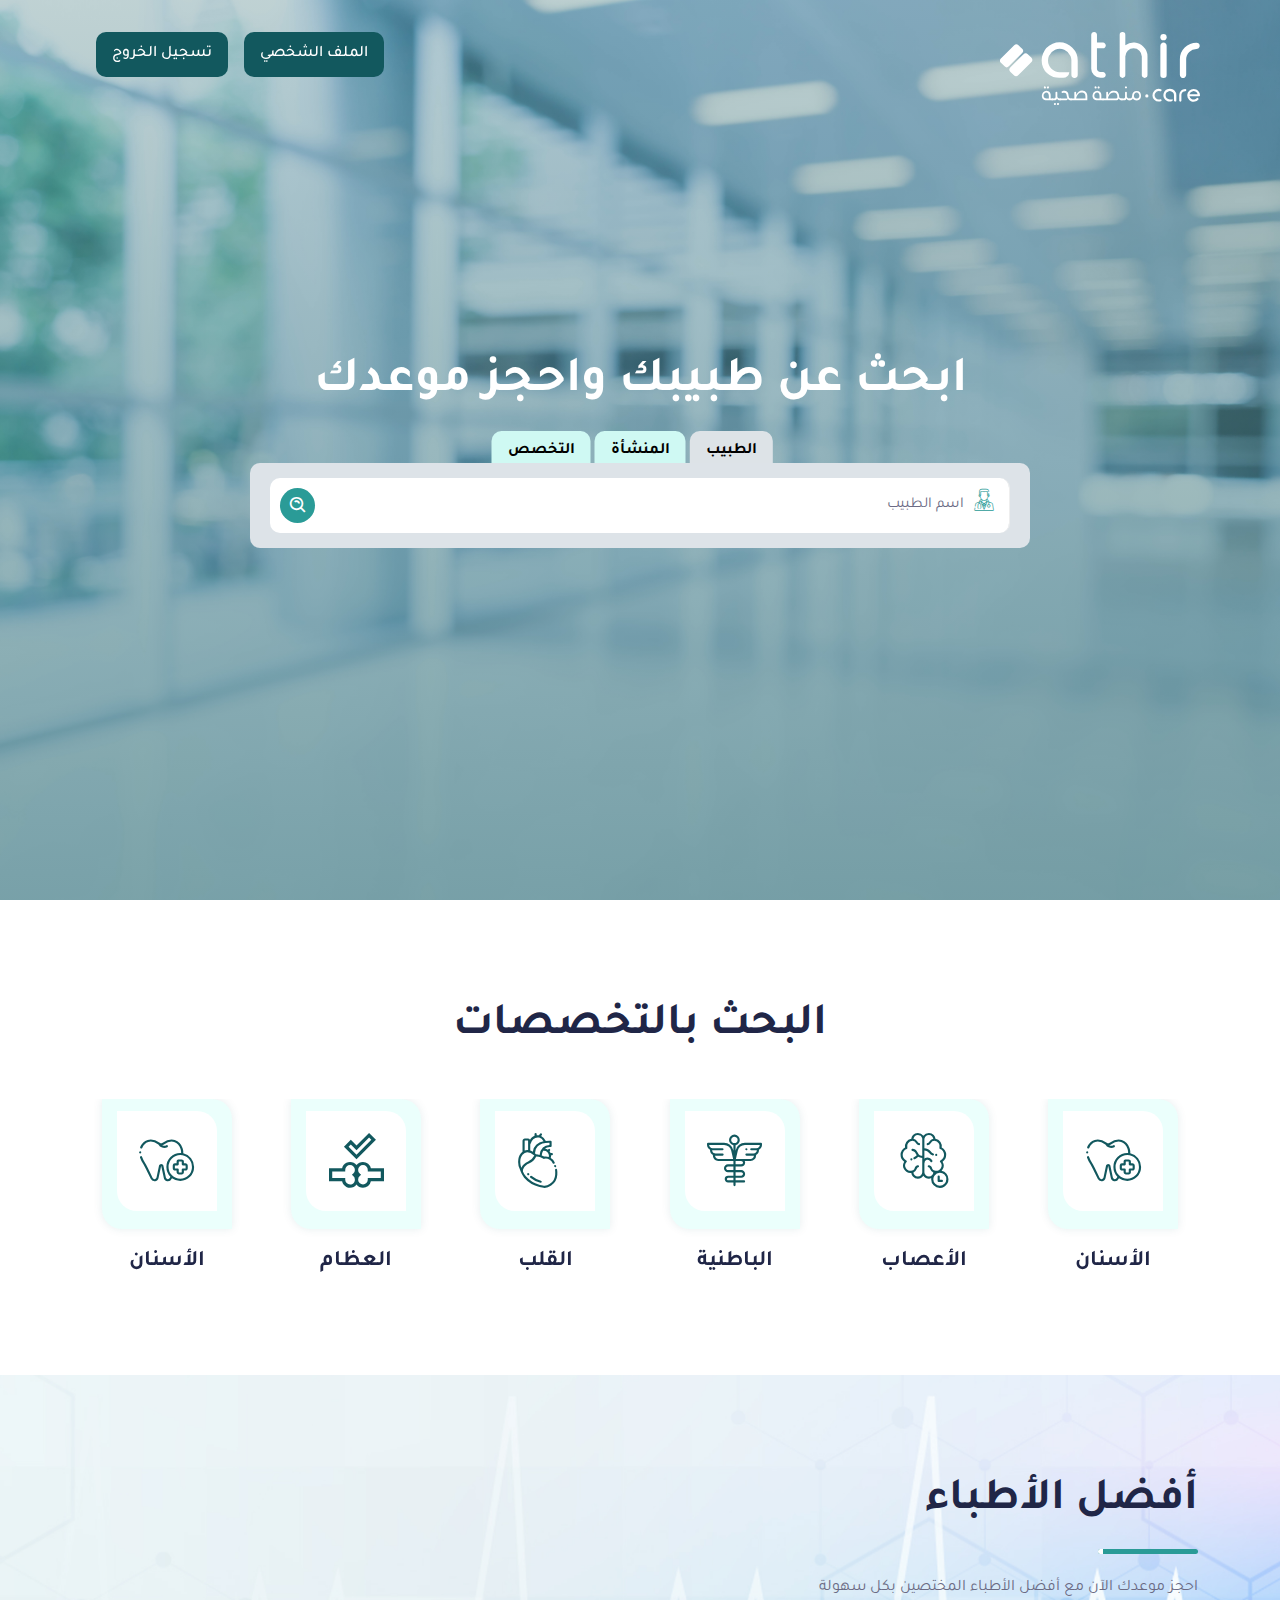
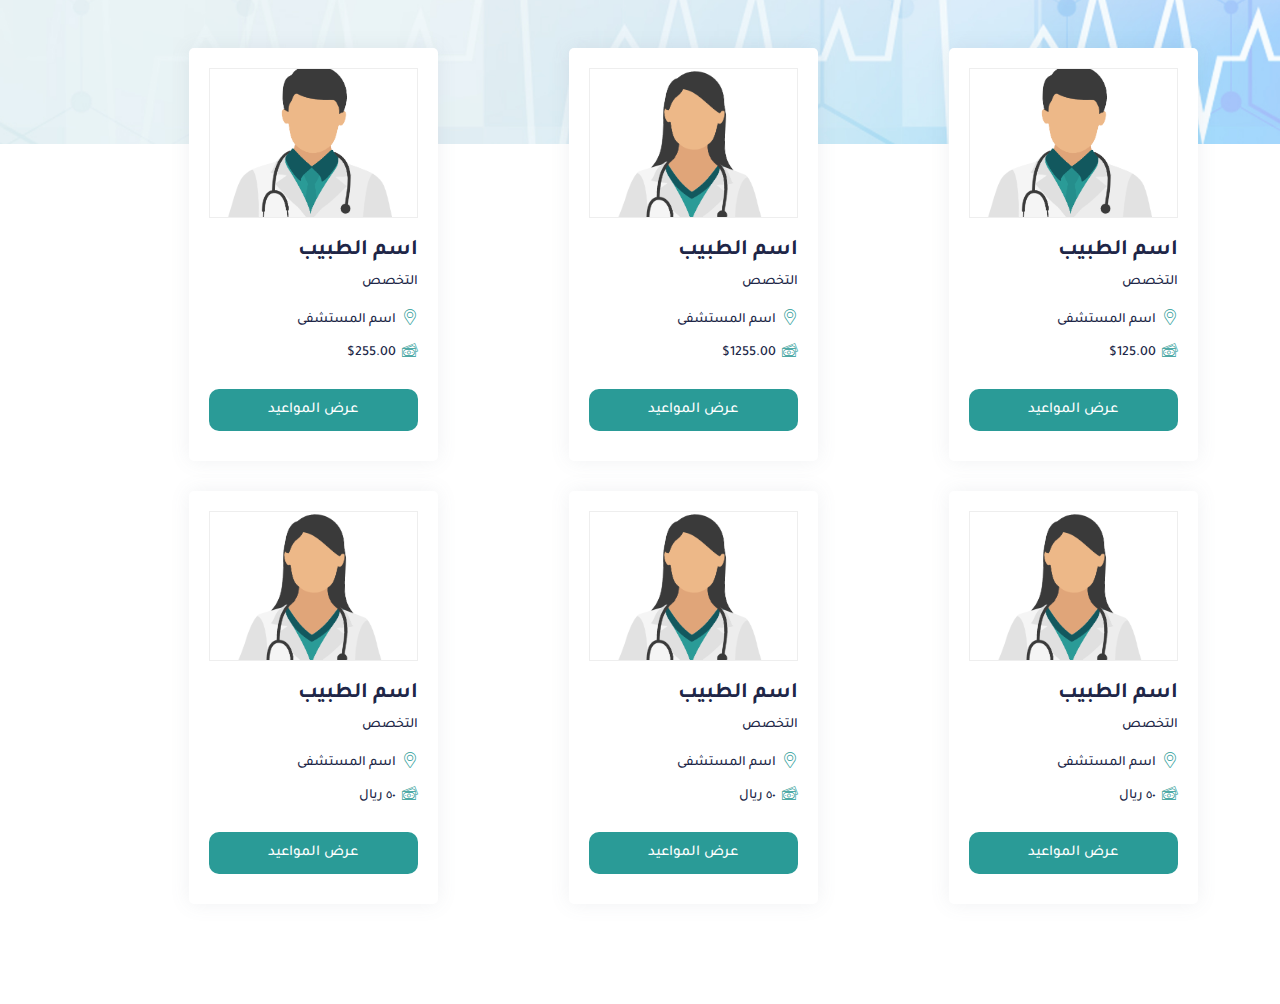
==== commit 2b81b342: "search tabs added" ====
--- a/index.html
+++ b/index.html
@@ -31,6 +31,8 @@
 <link rel="stylesheet" href="assets/css/imagelightbox.min.css">
 <!-- Style CSS -->
 <link rel="stylesheet" href="assets/css/style.css">
+<!-- Custom CSS -->
+<link rel="stylesheet" href="assets/css/custom.css">
 <!-- Responsive CSS -->
 <link rel="stylesheet" href="assets/css/responsive.css">
 <!-- RTL CSS -->
@@ -43,7 +45,7 @@
     <title>Document</title>
 </head>
 <body>
-    
+        
         <!-- MY NAVBAR  -->
         <div class="sticky-nav ">
                 <div class="logo">
@@ -51,8 +53,14 @@
                             <img src="assets/img/athir-logo.svg" alt="image">
                         </a>
                 </div>
-
+                <div class="burger-icon">
+                    <i class="icofont-navigation-menu" style="color: white; font-size: 30px;"></i>
+                </div>
                 <div class="btn-group">
+                    <div class="secondary-btn">الملف الشخصي <i class="icofont-id-card"></i></div>
+                    <div class="secondary-btn mx-3">تسجيل الخروج <i class="icofont-logout"></i></div>
+                </div>
+                <div class="sidebar">
                     <div class="secondary-btn">الملف الشخصي <i class="icofont-id-card"></i></div>
                     <div class="secondary-btn mx-3">تسجيل الخروج <i class="icofont-logout"></i></div>
                 </div>
@@ -124,24 +132,45 @@
                                     <!-- <p>Discover The Best Doctors, Clinic, And Hospital The City Nearest You</p> -->
                                 </div>
     
-                                <div class="main-banner-search-form">
-                                    <form>
+                                <div class="main-banner-search-form" style="position: relative;">
+                                    <form id="dr-search-form">
                                         <div class="row">
-                                            <div class="col-lg-5 col-md-6">
+                                            
+                                                <input class="search-tab-input" id="tab1" type="radio" name="tabsA" checked>
+                                                <label class="search-tab-label tab1" for="tab1">الطبيب</label>
+                                                  
+                                                <input class="search-tab-input" id="tab2" type="radio" name="tabsA">
+                                                <label class="search-tab-label tab2" for="tab2">المنشأة</label>
+                                                  
+                                                <input class="search-tab-input" id="tab3" type="radio" name="tabsA">
+                                                <label class="search-tab-label tab3" for="tab3">التخصص</label>
+    
+                                            <div class="col-lg-12 col-md-12 search-bar" id="content1">
                                                 <div class="form-group">
-                                                    <label><i class='flaticon-pin'></i></label>
-                                                    <input type="text" class="form-control" placeholder="Search Location">
+                                                    <label><i class='flaticon-doctor-2'></i></label>
+                                                    <input type="text" class="form-control" placeholder="اسم الطبيب">
                                                 </div>
                                             </div>
-    
-                                            <div class="col-lg-7 col-md-6">
+ 
+    
+                                            <div class="col-lg-12 col-md-12 search-bar" id="content2">
                                                 <div class="form-group">
                                                     <label><i class='flaticon-doctor-2'></i></label>
-                                                    <input type="text" class="form-control" placeholder="Search Doctors">
+                                                    <input type="text" class="form-control" placeholder="اسم المنشأة">
                                                 </div>
                                             </div>
+ 
+    
+                                            <div class="col-lg-12 col-md-12 search-bar" id="content3">
+                                                <div class="form-group">
+                                                    <label><i class='flaticon-doctor-2'></i></label>
+                                                    <input type="text" class="form-control" placeholder="التخصص">
+                                                </div>
+                                            </div>
     
                                             <button type="submit"><i class='bx bx-search-alt'></i></button>
+
+
                                         </div>
                                     </form>
                                 </div>
--- a/assets/css/style.css
+++ b/assets/css/style.css
@@ -218,6 +218,49 @@
   width: 150px;
 }
 
+.sticky-nav .burger-icon {
+  display: none;
+}
+
+.sticky-nav .sidebar {
+  display: none;
+  background: #fff;
+  position: absolute;
+  top: 90%;
+  left: 15px;
+  padding: 10px;
+  border-radius: 10px;
+  -webkit-box-orient: vertical;
+  -webkit-box-direction: normal;
+      -ms-flex-direction: column;
+          flex-direction: column;
+  gap: 5px;
+  -webkit-box-shadow: 0 0 10px rgba(0, 0, 0, 0.1);
+          box-shadow: 0 0 10px rgba(0, 0, 0, 0.1);
+}
+
+.sticky-nav .sidebar .secondary-btn {
+  width: 100%;
+  margin: 0 !important;
+}
+
+.sticky-nav .sidebar:before {
+  content: "";
+  height: 0px;
+  width: 0px;
+  position: absolute;
+  border: 15px solid transparent;
+  border-bottom-color: #fff;
+  top: -30px;
+  left: 10px;
+}
+
+.sticky-nav .sidebar.show {
+  display: -webkit-box;
+  display: -ms-flexbox;
+  display: flex;
+}
+
 .default-btn, .secondary-btn {
   display: inline-block;
   padding: .65rem 1rem;
@@ -1652,7 +1695,7 @@
   border-radius: 10px;
   padding: 15px 20px;
   max-width: 780px;
-  margin: 30px auto 0;
+  margin: 50px auto 0;
 }
 
 .main-banner-search-form form {
--- a/assets/css/custom.css
+++ b/assets/css/custom.css
@@ -0,0 +1,70 @@
+/* /////////////// LOGIN ///////////////*/
+.divider:after,
+.divider:before {
+  content: "";
+  -webkit-box-flex: 1;
+      -ms-flex: 1;
+          flex: 1;
+  height: 1px;
+  background: #eee;
+}
+
+.h-custom {
+  height: calc(100% - 73px);
+}
+
+@media (max-width: 450px) {
+  .h-custom {
+    height: 100%;
+  }
+}
+
+/* /////////////// SEARCH TABS ///////////////*/
+#dr-search-form .search-tab-input {
+  display: none;
+}
+
+#dr-search-form .search-tab-input#tab1:checked ~ #content1,
+#dr-search-form .search-tab-input#tab2:checked ~ #content2,
+#dr-search-form .search-tab-input#tab3:checked ~ #content3 {
+  display: block;
+}
+
+#dr-search-form .search-tab-input:checked + .search-tab-label {
+  color: #000;
+  background: #DDE3E7;
+  border: none;
+}
+
+#dr-search-form .search-tab-label {
+  position: absolute;
+  z-index: 9;
+  background: #CFF9F3;
+  border-radius: 10px 10px 0 0;
+  padding: .5rem 1rem 0 1rem;
+  width: -webkit-fit-content;
+  width: -moz-fit-content;
+  width: fit-content;
+  color: #000;
+  top: -47px;
+  left: 50%;
+  -webkit-transform: translateX(-50%);
+          transform: translateX(-50%);
+  font-weight: 600;
+  cursor: pointer;
+}
+
+#dr-search-form .search-tab-label.tab3 {
+  -webkit-transform: translateX(-150%);
+          transform: translateX(-150%);
+}
+
+#dr-search-form .search-tab-label.tab1 {
+  -webkit-transform: translateX(60%);
+          transform: translateX(60%);
+}
+
+#dr-search-form .search-bar {
+  display: none;
+}
+/*# sourceMappingURL=custom.css.map */--- a/assets/css/responsive.css
+++ b/assets/css/responsive.css
@@ -1,3 +1,16 @@
+@media only screen and (max-width: 767px) {
+  .sticky-nav {
+    padding-left: 20px;
+    padding-right: 20px;
+  }
+  .sticky-nav .btn-group {
+    display: none;
+  }
+  .sticky-nav .burger-icon {
+    display: block;
+  }
+}
+
 @media only screen and (max-width: 767px) {
   .ptb-100 {
     padding-top: 50px;
@@ -87,7 +100,6 @@
     display: block !important;
   }
   .main-banner-item {
-    height: 100%;
     padding-top: 50px;
     padding-bottom: 50px;
   }
@@ -107,7 +119,7 @@
   }
   .main-banner-search-form {
     padding: 15px 20px 5px;
-    margin: 25px auto 0;
+    margin: 40px auto 0;
   }
   .main-banner-search-form form .col-lg-5 {
     padding-right: 15px;
@@ -805,7 +817,6 @@
     display: block !important;
   }
   .main-banner-item {
-    height: 100%;
     padding-top: 120px;
     padding-bottom: 120px;
   }
--- a/assets/css/rtl.css
+++ b/assets/css/rtl.css
@@ -107,7 +107,7 @@
 }
 
 .main-banner-search-form form button {
-  left: 0;
+  left: 10px;
   right: auto;
 }
 
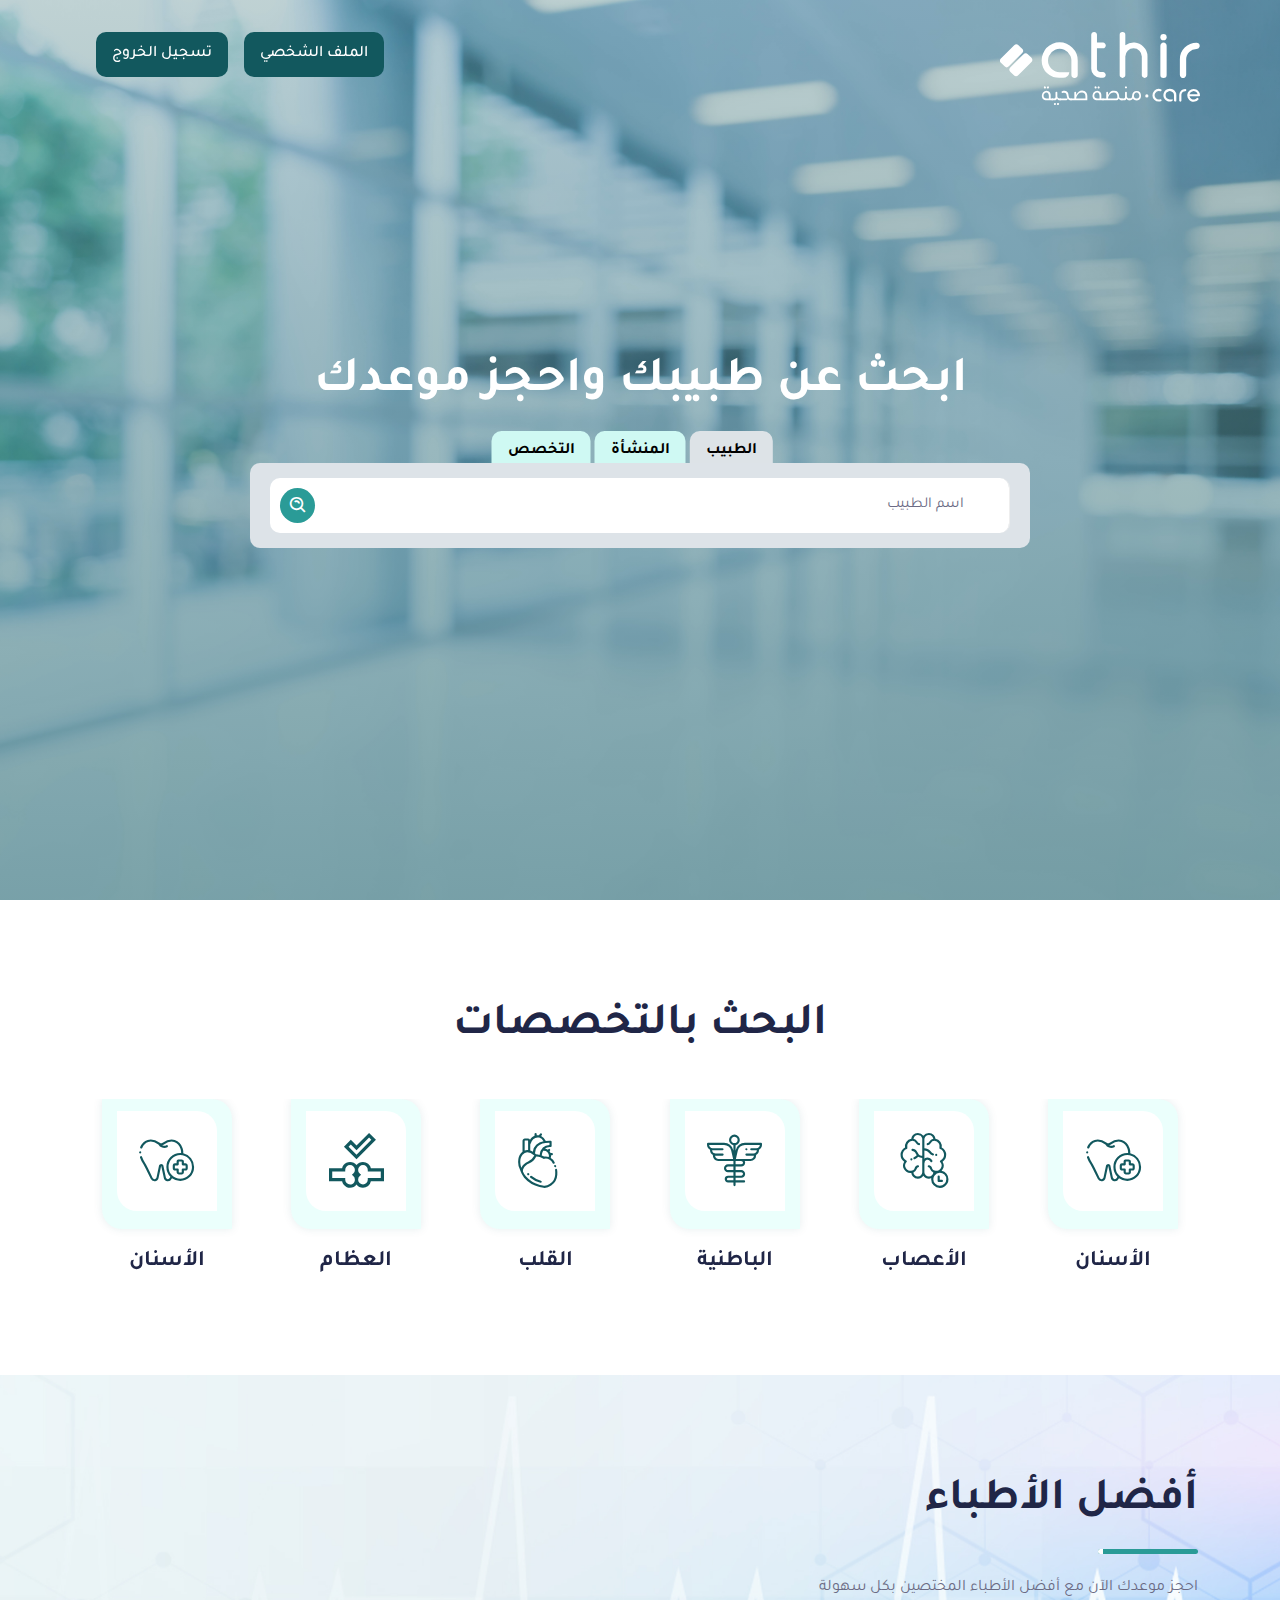
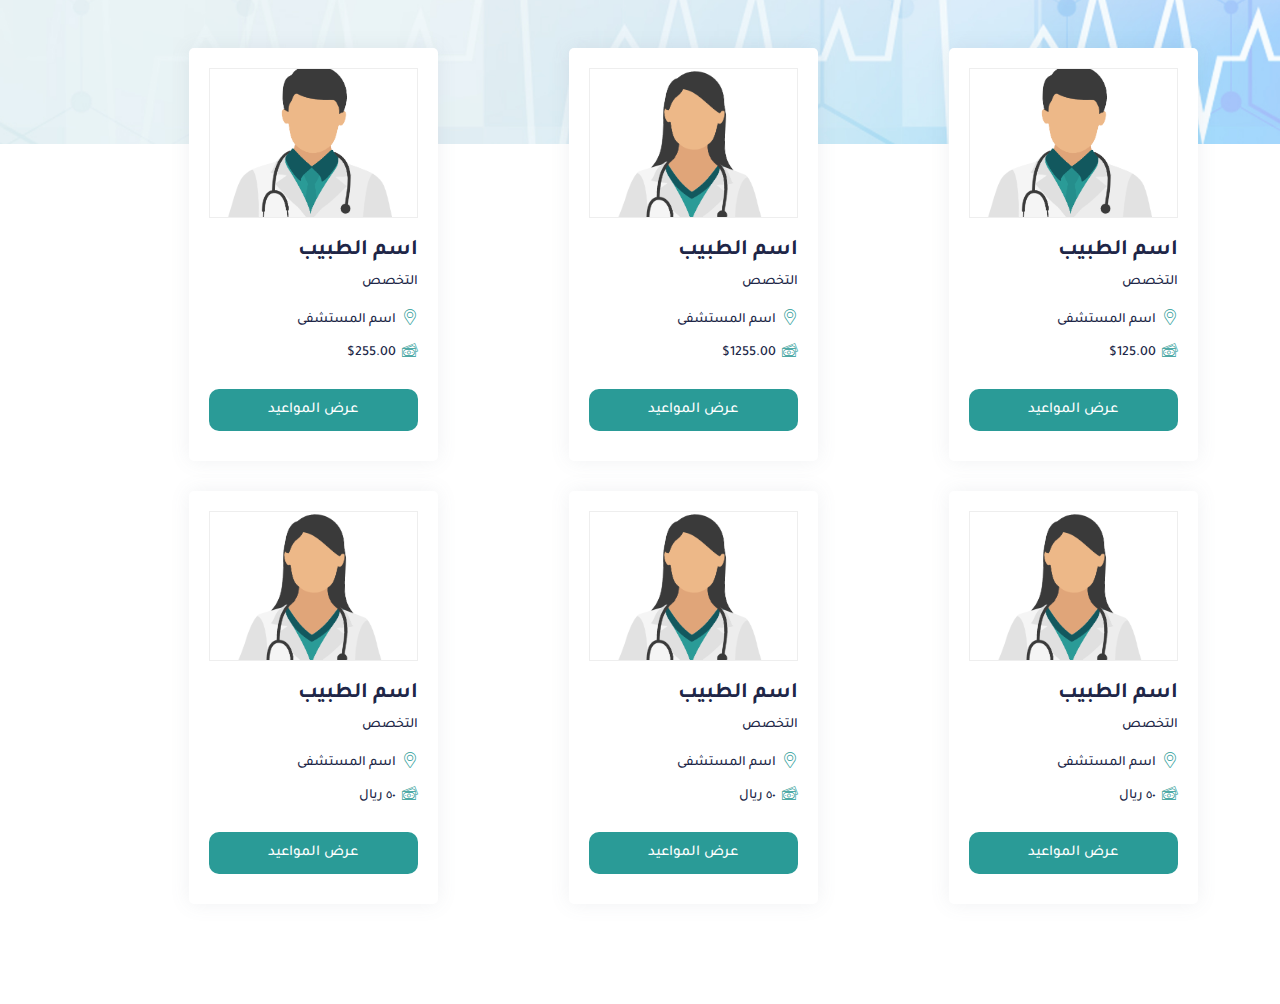
==== commit 2eb3b91e: "search bar icons" ====
--- a/index.html
+++ b/index.html
@@ -147,24 +147,27 @@
     
                                             <div class="col-lg-12 col-md-12 search-bar" id="content1">
                                                 <div class="form-group">
-                                                    <label><i class='flaticon-doctor-2'></i></label>
+                                                    <label><i class="icofont-doctor-alt"></i></label>
                                                     <input type="text" class="form-control" placeholder="اسم الطبيب">
+                                                    <input type="hidden" name="searchType" value="1">
                                                 </div>
                                             </div>
  
     
                                             <div class="col-lg-12 col-md-12 search-bar" id="content2">
                                                 <div class="form-group">
-                                                    <label><i class='flaticon-doctor-2'></i></label>
+                                                    <label><i class="icofont-hospital"></i></label>
                                                     <input type="text" class="form-control" placeholder="اسم المنشأة">
+                                                    <input type="hidden" name="searchType" value="2">
                                                 </div>
                                             </div>
  
     
                                             <div class="col-lg-12 col-md-12 search-bar" id="content3">
                                                 <div class="form-group">
-                                                    <label><i class='flaticon-doctor-2'></i></label>
+                                                    <label><i class="icofont-medical-sign-alt"></i></label>
                                                     <input type="text" class="form-control" placeholder="التخصص">
+                                                    <input type="hidden" name="searchType" value="3">
                                                 </div>
                                             </div>
     
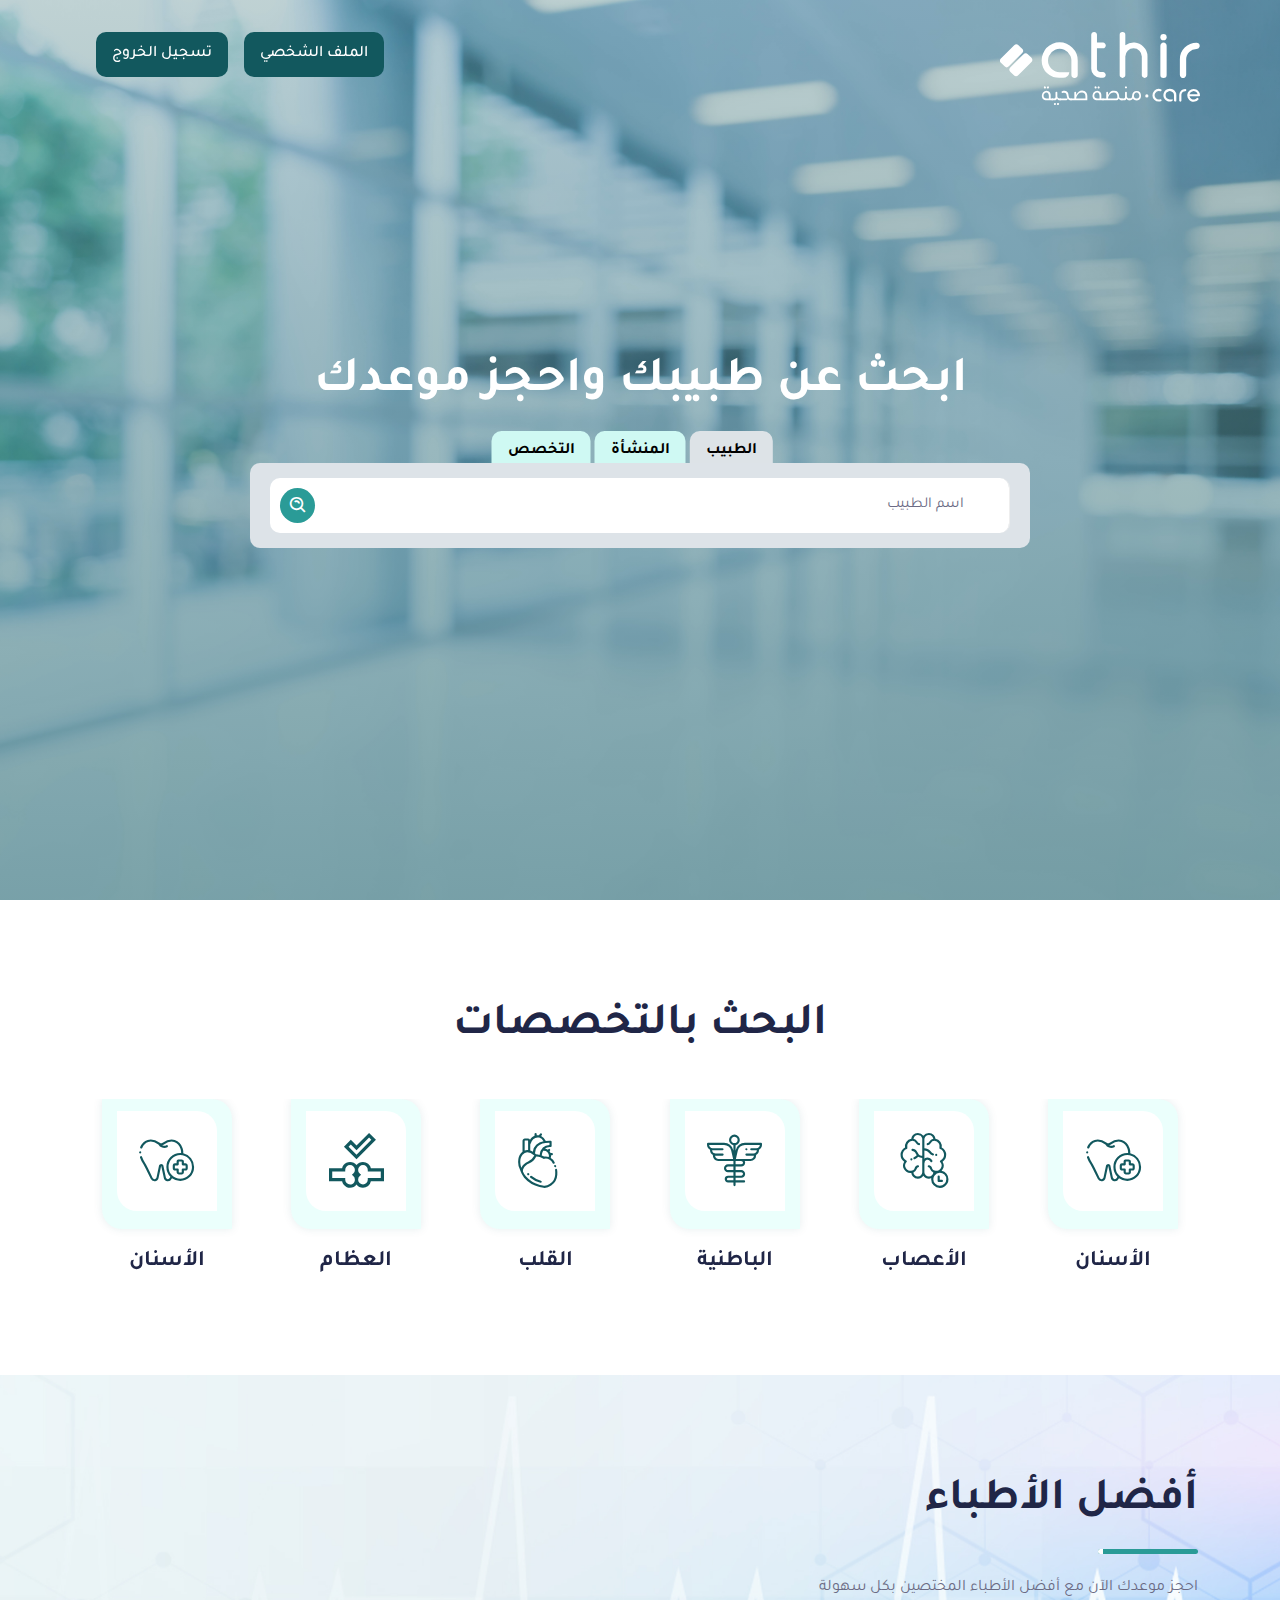
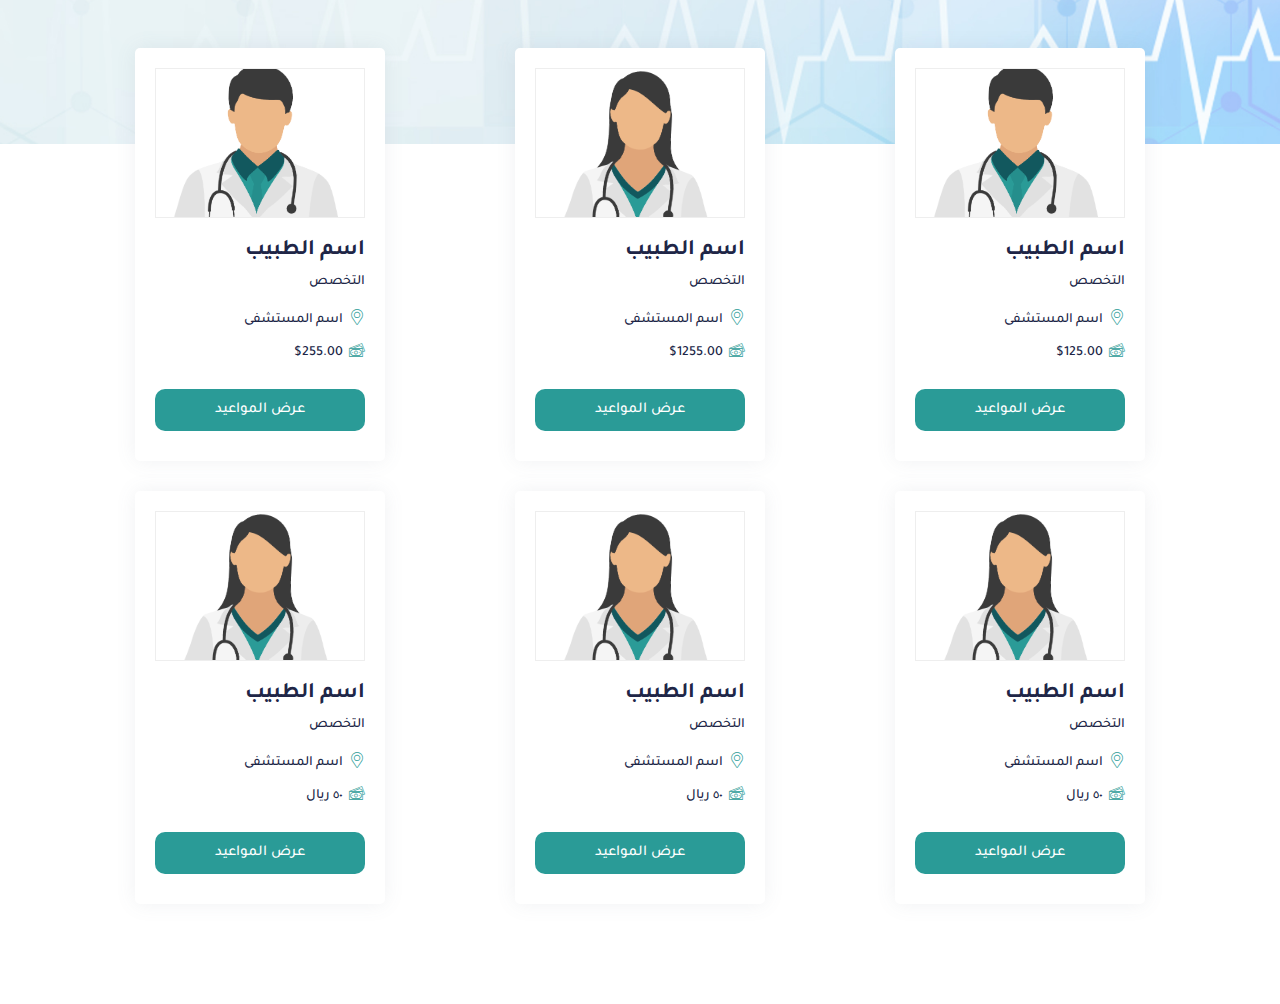
==== commit fa0be9cd: "icofont cdn cors fixed" ====
--- a/index.html
+++ b/index.html
@@ -2,7 +2,8 @@
 <html lang="en" dir="rtl">
 <head>
 <!-- IcoFont  -->
-<link rel="stylesheet" href="https://allyoucan.cloud/cdn/icofont/1.0.1/icofont.css" integrity="sha384-jbCTJB16Q17718YM9U22iJkhuGbS0Gd2LjaWb4YJEZToOPmnKDjySVa323U+W7Fv" crossorigin="anonymous">
+<link rel="stylesheet" href="https://allyoucan.cloud/cdn/icofont/1.0.1/icofont.css" >
+<!-- <link rel="stylesheet" href="https://allyoucan.cloud/cdn/icofont/1.0.1/icofont.css" integrity="sha384-jbCTJB16Q17718YM9U22iJkhuGbS0Gd2LjaWb4YJEZToOPmnKDjySVa323U+W7Fv" crossorigin="anonymous"> -->
 <!-- Bootstrap CSS -->
 <link rel="stylesheet" href="assets/css/bootstrap.rtl.min.css">
 <!-- Animate CSS -->
@@ -71,55 +72,7 @@
         <!-- END MY NAVBAR  -->
 
 
-        <!-- Start Navbar Area -->
-        <!-- <div class="navbar-area relative-color">
-                <div class="main-responsive-nav">
-                    <div class="container">
-                        <div class="main-responsive-menu">
-                            <div class="logo">
-                                <a href="index.html">
-                                    <img src="assets/img/athir-logo.png" alt="image" width="100">
-                                </a>
-                            </div>
-                        </div>
-                    </div>
-                </div>
-    
-                <div class="main-navbar">
-                    <div class="container">
-                        <nav class="navbar navbar-expand-md navbar-light d-flex justify-content-between">
-                            <a class="navbar-brand" href="index.html">
-                                <img src="assets/img/athir-logo.svg" alt="image" width="150">
-                            </a>
-    
-                            <div style="width: fit-content;" 
-                             class="collapse navbar-collapse mean-menu" id="navbarSupportedContent">
-
-    
-                                <div class="others-options d-flex align-items-center">
-                                    <div class="secondary-btn">الملف الشخصي <i class="icofont-id-card"></i></div>
-                                    <div class="secondary-btn mx-3">تسجيل الخروج <i class="icofont-logout"></i></div>
-                                </div>
-                            </div>
-                        </nav>
-                    </div>
-                </div>
-    
-                <div class="others-option-for-responsive">
-                    <div class="container">
-                        <div class="dot-menu">
-                            <div class="inner">
-                                <div class="circle circle-one"></div>
-                                <div class="circle circle-two"></div>
-                                <div class="circle circle-three"></div>
-                            </div>
-                        </div>
-                        
-
-                    </div>
-                </div>
-        </div> -->
-        <!-- End Navbar Area -->
+
 
         <!-- Start Main Banner Area -->
         <div class="main-banner">
@@ -183,7 +136,6 @@
                 </div>
         </div>
         <!-- End Main Banner Area -->
-
 
 
         <!-- Start Categories Area -->
--- a/assets/css/style.css
+++ b/assets/css/style.css
@@ -125,7 +125,6 @@
 
 img {
   max-width: 100%;
-  height: auto;
   display: inline-block;
 }
 
@@ -169,98 +168,6 @@
 /*================================================
 Default btn CSS
 =================================================*/
-.sticky-nav {
-  position: fixed;
-  top: 0;
-  background: rgba(0, 0, 0, 0);
-  width: 100%;
-  z-index: 99;
-  height: 100px;
-  padding: .5rem 5rem;
-  padding-top: 2rem;
-  display: -webkit-box;
-  display: -ms-flexbox;
-  display: flex;
-  -webkit-box-pack: justify;
-      -ms-flex-pack: justify;
-          justify-content: space-between;
-  -webkit-box-align: start;
-      -ms-flex-align: start;
-          align-items: flex-start;
-  -webkit-transition: all .3s ease-in-out;
-  transition: all .3s ease-in-out;
-}
-
-.sticky-nav .logo {
-  height: 100%;
-  width: 200px;
-}
-
-.sticky-nav .logo img {
-  height: 100%;
-  width: 100%;
-  -o-object-fit: fill;
-     object-fit: fill;
-  -o-object-position: center;
-     object-position: center;
-}
-
-.sticky-nav.is-scrolled {
-  background: rgba(42, 155, 151, 0.95);
-  -webkit-box-align: center;
-      -ms-flex-align: center;
-          align-items: center;
-  padding-top: .5rem;
-  height: 70px;
-}
-
-.sticky-nav.is-scrolled .logo {
-  width: 150px;
-}
-
-.sticky-nav .burger-icon {
-  display: none;
-}
-
-.sticky-nav .sidebar {
-  display: none;
-  background: #fff;
-  position: absolute;
-  top: 90%;
-  left: 15px;
-  padding: 10px;
-  border-radius: 10px;
-  -webkit-box-orient: vertical;
-  -webkit-box-direction: normal;
-      -ms-flex-direction: column;
-          flex-direction: column;
-  gap: 5px;
-  -webkit-box-shadow: 0 0 10px rgba(0, 0, 0, 0.1);
-          box-shadow: 0 0 10px rgba(0, 0, 0, 0.1);
-}
-
-.sticky-nav .sidebar .secondary-btn {
-  width: 100%;
-  margin: 0 !important;
-}
-
-.sticky-nav .sidebar:before {
-  content: "";
-  height: 0px;
-  width: 0px;
-  position: absolute;
-  border: 15px solid transparent;
-  border-bottom-color: #fff;
-  top: -30px;
-  left: 10px;
-}
-
-.sticky-nav .sidebar.show {
-  display: -webkit-box;
-  display: -ms-flexbox;
-  display: flex;
-}
-
 .default-btn, .secondary-btn {
   display: inline-block;
   padding: .65rem 1rem;
@@ -2410,6 +2317,7 @@
 
 .single-doctor {
   width: 70%;
+  margin: auto;
   margin-bottom: 30px;
   background-color: #ffffff;
   -webkit-box-shadow: 0 0 1.25rem rgba(108, 118, 134, 0.1);
--- a/assets/css/custom.css
+++ b/assets/css/custom.css
@@ -17,6 +17,101 @@
   .h-custom {
     height: 100%;
   }
+}
+
+/* /////////////// STICKY NAV ///////////////*/
+.sticky-nav {
+  position: fixed;
+  top: 0;
+  background: rgba(0, 0, 0, 0);
+  width: 100%;
+  z-index: 99;
+  height: 100px;
+  padding: .5rem 5rem;
+  padding-top: 2rem;
+  display: -webkit-box;
+  display: -ms-flexbox;
+  display: flex;
+  -webkit-box-pack: justify;
+      -ms-flex-pack: justify;
+          justify-content: space-between;
+  -webkit-box-align: start;
+      -ms-flex-align: start;
+          align-items: flex-start;
+  -webkit-transition: all .3s ease-in-out;
+  transition: all .3s ease-in-out;
+}
+
+.sticky-nav .logo {
+  height: 100%;
+  width: 200px;
+}
+
+.sticky-nav .logo img {
+  height: 100%;
+  width: 100%;
+  -o-object-fit: fill;
+     object-fit: fill;
+  -o-object-position: center;
+     object-position: center;
+}
+
+.sticky-nav.is-scrolled {
+  background: rgba(255, 255, 255, 0.95);
+  -webkit-box-shadow: 0 0 10px 5px rgba(0, 0, 0, 0.16);
+          box-shadow: 0 0 10px 5px rgba(0, 0, 0, 0.16);
+  -webkit-box-align: center;
+      -ms-flex-align: center;
+          align-items: center;
+  padding-top: .5rem;
+  height: 70px;
+}
+
+.sticky-nav.is-scrolled .logo {
+  width: 150px;
+}
+
+.sticky-nav .burger-icon {
+  display: none;
+}
+
+.sticky-nav .sidebar {
+  display: none;
+  background: #fff;
+  position: absolute;
+  top: 90%;
+  left: 15px;
+  padding: 10px;
+  border-radius: 10px;
+  -webkit-box-orient: vertical;
+  -webkit-box-direction: normal;
+      -ms-flex-direction: column;
+          flex-direction: column;
+  gap: 5px;
+  -webkit-box-shadow: 0 0 10px 5px rgba(0, 0, 0, 0.2);
+          box-shadow: 0 0 10px 5px rgba(0, 0, 0, 0.2);
+}
+
+.sticky-nav .sidebar .secondary-btn {
+  width: 100%;
+  margin: 0 !important;
+}
+
+.sticky-nav .sidebar:before {
+  content: "";
+  height: 0px;
+  width: 0px;
+  position: absolute;
+  border: 15px solid transparent;
+  border-bottom-color: #fff;
+  top: -30px;
+  left: 10px;
+}
+
+.sticky-nav .sidebar.show {
+  display: -webkit-box;
+  display: -ms-flexbox;
+  display: flex;
 }
 
 /* /////////////// SEARCH TABS ///////////////*/
@@ -67,4 +162,199 @@
 #dr-search-form .search-bar {
   display: none;
 }
+
+/* /////////////// dr-cards ///////////////*/
+#dr-cards-container {
+  height: 500px;
+  width: 800px;
+  max-width: 90%;
+  margin: auto;
+  margin-top: -80px;
+  z-index: 1;
+}
+
+#dr-cards-container .dr-ccard {
+  background: #fff;
+  -webkit-box-shadow: 0 0 2rem 0 rgba(136, 152, 170, 0.25);
+          box-shadow: 0 0 2rem 0 rgba(136, 152, 170, 0.25);
+  border-radius: 7px;
+  display: -webkit-box;
+  display: -ms-flexbox;
+  display: flex;
+  overflow: hidden;
+  position: relative;
+  margin-bottom: 1.5rem;
+}
+
+#dr-cards-container .img-container {
+  background-color: #EFF8FF;
+  /* border: 3px solid red; */
+  -ms-flex-preferred-size: 25%;
+      flex-basis: 25%;
+  position: relative;
+}
+
+#dr-cards-container .img-container figure {
+  /* border:1px solid green; */
+  margin: 0;
+  overflow: hidden;
+  position: absolute;
+  top: 0;
+  left: 0;
+  right: 0;
+  bottom: 0;
+}
+
+#dr-cards-container .img-container .avatar {
+  width: 100%;
+  height: 100%;
+  -o-object-fit: cover;
+     object-fit: cover;
+}
+
+#dr-cards-container .card-details {
+  padding: 1rem;
+  -webkit-box-flex: 1;
+      -ms-flex: 1;
+          flex: 1;
+}
+
+#dr-cards-container .top {
+  background: #EBFFFC;
+  border-radius: 7px;
+  width: 100%;
+  display: -webkit-box;
+  display: -ms-flexbox;
+  display: flex;
+  -webkit-box-pack: justify;
+      -ms-flex-pack: justify;
+          justify-content: space-between;
+  padding: 1rem;
+  -webkit-box-sizing: border-box;
+          box-sizing: border-box;
+}
+
+#dr-cards-container .dr-name, .dr-specialty {
+  display: -webkit-box;
+  display: -ms-flexbox;
+  display: flex;
+  -webkit-box-align: center;
+      -ms-flex-align: center;
+          align-items: center;
+}
+
+#dr-cards-container .dr-name img, #dr-cards-container .dr-specialty img {
+  display: block;
+  margin-left: .5rem;
+}
+
+#dr-cards-container .dr-name {
+  font-size: larger;
+  margin-bottom: 1.5rem;
+}
+
+#dr-cards-container .dr-specialty .specialty {
+  color: #2a9b97;
+}
+
+#dr-cards-container button.book {
+  display: block;
+  height: -webkit-fit-content;
+  height: -moz-fit-content;
+  height: fit-content;
+  font-family: 'Tajawal', sans-serif;
+  background: #2a9b97;
+  border: none;
+  padding: .5em 1em;
+  border-radius: 3px;
+  color: #fff;
+  font-weight: 600;
+  cursor: pointer;
+  outline: none;
+  -webkit-transition: all .15s ease;
+  transition: all .15s ease;
+}
+
+#dr-cards-container button.book:hover {
+  -webkit-filter: brightness(1.1);
+          filter: brightness(1.1);
+}
+
+#dr-cards-container button.book:focus {
+  -webkit-box-shadow: 0 0 0px 5px #2a9b9744;
+          box-shadow: 0 0 0px 5px #2a9b9744;
+}
+
+#dr-cards-container button.book:active {
+  -webkit-transform: scale(0.98);
+          transform: scale(0.98);
+}
+
+#dr-cards-container .bottom {
+  display: -webkit-box;
+  display: -ms-flexbox;
+  display: flex;
+}
+
+#dr-cards-container .bottom .fee, #dr-cards-container .bottom .hospital {
+  display: -webkit-box;
+  display: -ms-flexbox;
+  display: flex;
+  -webkit-box-align: center;
+      -ms-flex-align: center;
+          align-items: center;
+  margin: 1rem 0 0 1rem;
+  color: #909090;
+  background: #eee;
+  padding: .25em;
+  border-radius: 3px;
+}
+
+#dr-cards-container .bottom .fee img, #dr-cards-container .bottom .hospital img {
+  margin: 0 0 5px .5rem;
+}
+
+@media (max-width: 590px) {
+  #dr-cards-container .top {
+    -webkit-box-orient: vertical;
+    -webkit-box-direction: normal;
+        -ms-flex-direction: column;
+            flex-direction: column;
+  }
+  #dr-cards-container .bottom {
+    -webkit-box-orient: vertical;
+    -webkit-box-direction: normal;
+        -ms-flex-direction: column;
+            flex-direction: column;
+  }
+  #dr-cards-container button.book {
+    margin-top: 1rem;
+  }
+  #dr-cards-container .bottom .fee, #dr-cards-container .bottom .hospital {
+    margin: 1rem 0 0 0rem;
+  }
+}
+
+@media (max-width: 490px) {
+  #dr-cards-container .dr-ccard {
+    -webkit-box-orient: vertical;
+    -webkit-box-direction: normal;
+        -ms-flex-direction: column;
+            flex-direction: column;
+    -webkit-box-align: center;
+        -ms-flex-align: center;
+            align-items: center;
+    padding: 1rem;
+  }
+  #dr-cards-container .img-container {
+    -ms-flex-preferred-size: 100px;
+        flex-basis: 100px;
+    width: 100px;
+    border-radius: 5px;
+    overflow: hidden;
+  }
+  #dr-cards-container .card-details {
+    width: 100%;
+  }
+}
 /*# sourceMappingURL=custom.css.map */